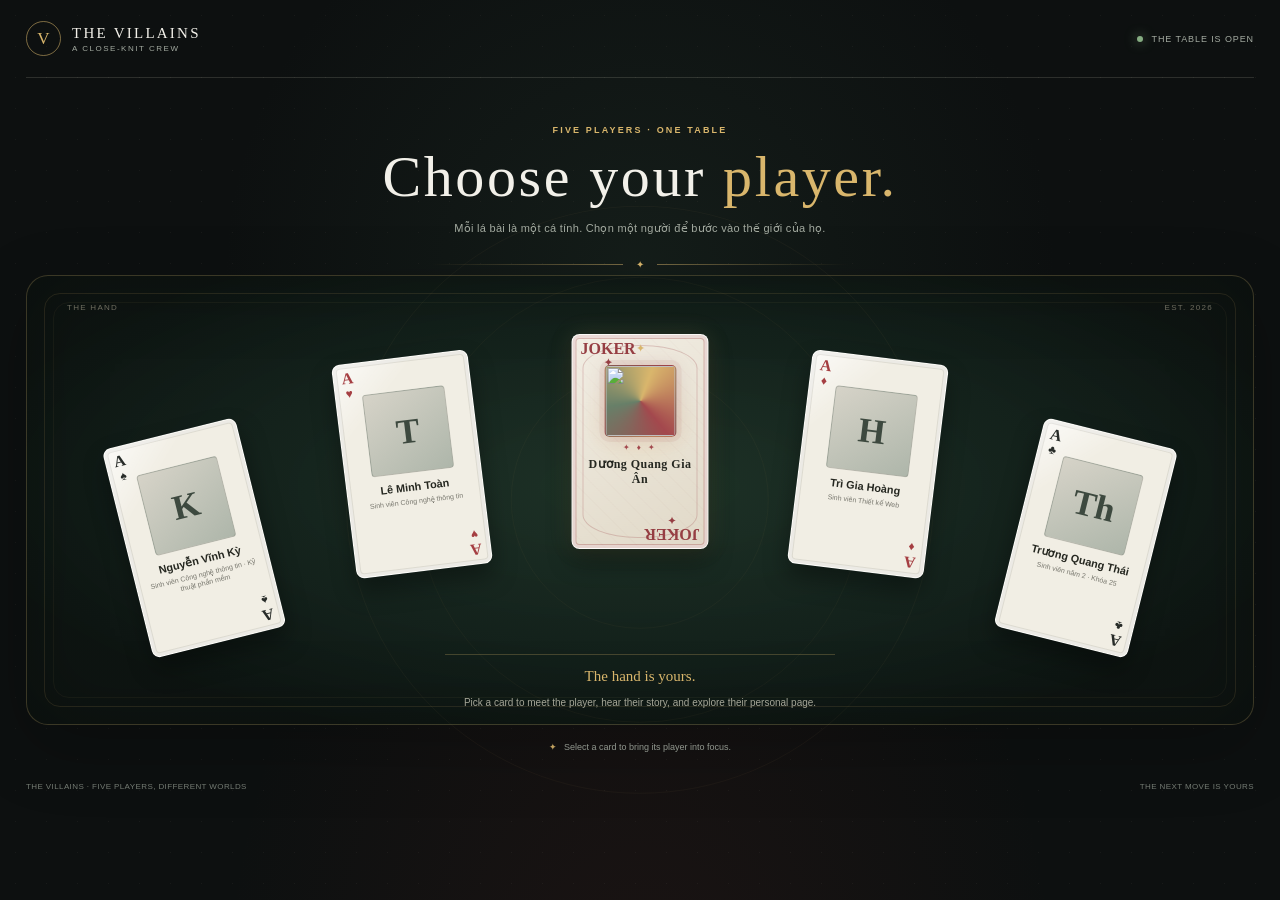
==== index.html @ 27c58f2b "Add files via upload" ====
<!doctype html>
<html lang="vi">
<head>
  <meta charset="utf-8">
  <meta name="viewport" content="width=device-width, initial-scale=1">
  <meta name="theme-color" content="#0d1010">
  <meta name="description" content="The Villains — chọn một lá bài để khám phá thành viên của nhóm.">
  <title>The Villains — Choose Your Player</title>
  <link rel="stylesheet" href="style.css">
</head>
<body>
  <a class="skip-link" href="#main">Đi đến nội dung chính</a>
  <header class="masthead shell">
    <a class="brand" href="#top" aria-label="The Villains - Trang chủ">
      <span class="brand-mark" aria-hidden="true">V</span>
      <span><span class="brand-name">THE VILLAINS</span><span class="brand-caption">A CLOSE-KNIT CREW</span></span>
    </a>
    <div class="table-status"><span class="status-dot" aria-hidden="true"></span>THE TABLE IS OPEN</div>
  </header>

  <main class="shell" id="main">
    <section class="intro" id="top" aria-labelledby="pageTitle">
      <p class="intro-kicker">FIVE PLAYERS · ONE TABLE</p>
      <h1 id="pageTitle">Choose your <span>player.</span></h1>
      <p class="intro-copy">Mỗi lá bài là một cá tính. Chọn một người để bước vào thế giới của họ.</p>
      <div class="table-rule" aria-hidden="true">✦</div>
    </section>

    <section class="table-stage" id="tableStage" aria-label="Bàn bài The Villains">
      <div class="table-etching" aria-hidden="true"></div>
      <div class="arc-caption" aria-hidden="true"><span>THE HAND</span><span>EST. 2026</span></div>
      <div class="card-arc" id="cardArc" aria-label="Chọn một thành viên"></div>
      <aside class="selected-member" id="memberDetail" aria-live="polite" hidden>
        <div class="featured-card-slot" id="featuredCardSlot"></div>
        <div class="member-copy">
          <p class="member-kicker" id="memberKicker"></p>
          <h2 id="memberName"></h2>
          <p class="member-role" id="memberRole"></p>
          <p class="member-description" id="memberDescription"></p>
          <div class="member-tags" id="memberTags"></div>
          <div class="member-actions">
            <button class="action-button primary" id="previewButton" type="button">Preview profile <span aria-hidden="true">↗</span></button>
            <button class="action-button" id="clearSelection" type="button">Back to the hand</button>
          </div>
        </div>
      </aside>
      <div class="empty-detail" id="emptyDetail">
        <strong>The hand is yours.</strong>
        Pick a card to meet the player, hear their story, and explore their personal page.
      </div>
    </section>
    <p class="table-instruction"><span aria-hidden="true">✦</span> Select a card to bring its player into focus.</p>
    <footer class="footer"><span>THE VILLAINS · FIVE PLAYERS, DIFFERENT WORLDS</span><span>THE NEXT MOVE IS YOURS</span></footer>
  </main>

  <dialog class="profile-preview" id="profilePreview" aria-labelledby="previewTitle">
    <div class="preview-header">
      <div class="preview-heading"><span>PLAYER PROFILE</span><strong id="previewTitle"></strong></div>
      <button class="preview-close" id="closePreview" type="button" aria-label="Close profile preview">×</button>
    </div>
    <iframe class="preview-frame" id="previewFrame" title="Member profile preview" loading="eager"></iframe>
    <div class="preview-footer">
      <span class="preview-hint">A preview of their world · press Escape to return</span>
      <a class="action-button primary" id="enterProfile" href="#">Enter profile <span aria-hidden="true">↗</span></a>
    </div>
  </dialog>
  <div class="visually-hidden" id="announcement" role="status" aria-live="polite"></div>

  <script>
    // Keep member details and links together here so the table is easy to update.
    const MEMBERS = [
      {
        id: "ky",
        name: "Nguyễn Vĩnh Kỳ",
        rank: "A",
        suit: "♠",
        color: "black",
        label: "ACE OF SPADES",
        role: "Sinh viên Công nghệ thông tin · Kỹ thuật phần mềm",
        description: "Sinh viên năm hai tại Đại học Bình Dương, quan tâm đến lập trình và phát triển website. Đang xây nền tảng kỹ thuật, tư duy logic và kinh nghiệm thực hành.",
        tags: ["Software", "Web", "Problem solving"],
        image: "html/NguyenVinhKy_25050052/images/anh_ca_nhan.jpg",
        initials: "K",
        page: "html/NguyenVinhKy_25050052/index.html"
      },
      {
        id: "toan",
        name: "Lê Minh Toàn",
        rank: "A",
        suit: "♥",
        color: "red",
        label: "ACE OF HEARTS",
        role: "Sinh viên Công nghệ thông tin",
        description: "Người hướng nội, thích khám phá máy móc và không ngừng học hỏi. Mong muốn trở thành kỹ sư IT, xây dựng những giải pháp công nghệ hữu ích.",
        tags: ["AI", "Robotics", "Technology"],
        image: "html/LeMinhToan/avatar.jpeg",
        initials: "T",
        page: "html/LeMinhToan/LMT.html"
      },
      {
        id: "gia-an",
        name: "Dương Quang Gia Ân",
        rank: "J",
        suit: "✦",
        color: "joker",
        label: "THE JOKER",
        role: "Người học hỏi · Thành viên bí ẩn",
        description: "Luôn tò mò về cách mọi thứ hoạt động, thích thử điều chưa biết và biến những ý tưởng nhỏ thành trải nghiệm thật trên web.",
        tags: ["Curiosity", "Creative web", "Ideas"],
        image: "html/DuongQuangGiaAn/pedro-the-raccoon.gif",
        profileImage: "html/DuongQuangGiaAn/profile.png",
        initials: "Â",
        page: "html/DuongQuangGiaAn/index.html"
      },
      {
        id: "hoang",
        name: "Trì Gia Hoàng",
        rank: "A",
        suit: "♦",
        color: "red",
        label: "ACE OF DIAMONDS",
        role: "Sinh viên Thiết kế Web",
        description: "Sinh viên Công nghệ thông tin tại Đại học Bình Dương. Tự nhận mình vui vẻ, hòa đồng, thích giúp đỡ mọi người và luôn chịu khó.",
        tags: ["Web design", "Friendly", "Helpful"],
        image: "html/TriGiaHoang/anhdaidien.png",
        initials: "H",
        page: "html/TriGiaHoang/full%20b%C3%A0i%20wed.html"
      },
      {
        id: "thai",
        name: "Trương Quang Thái",
        rank: "A",
        suit: "♣",
        color: "black",
        label: "ACE OF CLUBS",
        role: "Sinh viên năm 2 · Khóa 25",
        description: "Đang rèn luyện kiến thức nền tảng, chủ động thực hành và nhìn lại từng sản phẩm để cải thiện. Tin vào cách học: Học – Hỏi – Hiểu – Hành.",
        tags: ["Practice", "Learning", "Growth"],
        image: "html/TruongQuangThai/imges/TQT.jpg",
        initials: "Th",
        page: "html/TruongQuangThai/index.html"
      }
    ];

    const cardArc = document.getElementById("cardArc");
    const tableStage = document.getElementById("tableStage");
    const memberDetail = document.getElementById("memberDetail");
    const featuredCardSlot = document.getElementById("featuredCardSlot");
    const profilePreview = document.getElementById("profilePreview");
    const previewFrame = document.getElementById("previewFrame");
    const reducedMotion = window.matchMedia("(prefers-reduced-motion: reduce)");
    const cardSounds = {
      swap: new Audio("sound/card-swap.mp3"),
      flip: new Audio("sound/card-flip.mp3"),
      joker: new Audio("sound/roblox-explosion-sound.mp3"),
      laugh: new Audio("sound/muhehehe.mp3")
    };
    Object.values(cardSounds).forEach((audio) => { audio.preload = "auto"; });
    let selectedMember = null;
    let jokerTransformTimer = 0;
    let jokerTransformed = false;

    function playCardSound(audio) {
      audio.pause();
      audio.currentTime = 0;
      audio.play().catch((error) => {
        console.warn("Card sound playback was unavailable in this browser.", error);
      });
    }

    function makeCard(member, featured = false) {
      const featuredJoker = featured && member.id === "gia-an";
      const card = document.createElement(featured && !featuredJoker ? "div" : "button");
      card.className = featured ? "playing-card featured-playing-card" : "playing-card";
      if (!featured || featuredJoker) {
        card.type = "button";
        if (!featured) {
          card.dataset.memberId = member.id;
          card.setAttribute("aria-pressed", "false");
          card.setAttribute("aria-label", `${member.label}: ${member.name}, ${member.role}`);
        } else {
          card.setAttribute("aria-label", "Play the Joker laugh");
        }
      } else {
        card.setAttribute("aria-hidden", "true");
      }
      const face = document.createElement("span");
      face.className = `card-face ${member.color === "joker" ? "is-joker" : `is-${member.color}`}`;

      if (member.color === "joker") {
        const topCorner = document.createElement("span");
        topCorner.className = "joker-corner";
        const topRank = document.createElement("span");
        topRank.textContent = "JOKER";
        const topSuit = document.createElement("small");
        topSuit.textContent = "✦";
        topCorner.append(topRank, topSuit);
        const bottomCorner = document.createElement("span");
        bottomCorner.className = "joker-corner joker-corner-bottom";
        const bottomRank = document.createElement("span");
        bottomRank.textContent = "JOKER";
        const bottomSuit = document.createElement("small");
        bottomSuit.textContent = "✦";
        bottomCorner.append(bottomRank, bottomSuit);
        const crown = document.createElement("span");
        crown.className = "joker-crown";
        crown.textContent = "✦";
        const emblem = document.createElement("span");
        emblem.className = "joker-emblem";
        const image = document.createElement("img");
        image.src = jokerTransformed ? member.profileImage : member.image;
        image.alt = "";
        emblem.append(image);
        const flourish = document.createElement("span");
        flourish.className = "joker-flourish";
        flourish.setAttribute("aria-hidden", "true");
        flourish.textContent = "✦  ♦  ✦";
        const name = document.createElement("span");
        name.className = "joker-name";
        name.textContent = member.name;
        face.append(topCorner, bottomCorner, crown, emblem, flourish, name);
      } else {
        const topCorner = document.createElement("span");
        topCorner.className = "card-corner";
        const topRank = document.createElement("span");
        topRank.textContent = member.rank;
        const topSuit = document.createElement("small");
        topSuit.textContent = member.suit;
        topCorner.append(topRank, topSuit);
        const portrait = document.createElement("span");
        portrait.className = "card-portrait";
        if (member.image) {
          const image = document.createElement("img");
          image.src = member.image;
          image.alt = "";
          image.loading = "lazy";
          image.addEventListener("error", () => {
            const initial = document.createElement("span");
            initial.className = "portrait-initial";
            initial.textContent = member.initials;
            portrait.replaceChildren(initial);
          }, { once: true });
          portrait.append(image);
        } else {
          const initial = document.createElement("span");
          initial.className = "portrait-initial";
          initial.textContent = member.initials;
          portrait.append(initial);
        }
        const name = document.createElement("span");
        name.className = "card-name";
        name.textContent = member.name;
        const role = document.createElement("span");
        role.className = "card-role";
        role.textContent = member.role;
        const bottomCorner = document.createElement("span");
        bottomCorner.className = "card-corner card-corner-bottom";
        const bottomRank = document.createElement("span");
        bottomRank.textContent = member.rank;
        const bottomSuit = document.createElement("small");
        bottomSuit.textContent = member.suit;
        bottomCorner.append(bottomRank, bottomSuit);
        face.append(topCorner, portrait, name, role, bottomCorner);
      }
      card.append(face);
      return card;
    }

    function selectMember(member) {
      const source = cardArc.querySelector(`[data-member-id="${member.id}"]`);
      if (!source) return;
      playCardSound(cardSounds.flip);
      cardArc.querySelectorAll(".playing-card").forEach((card) => {
        const isSelected = card === source;
        card.classList.toggle("is-selected", isSelected);
        card.setAttribute("aria-pressed", String(isSelected));
      });
      selectedMember = member;
      tableStage.classList.add("has-selection");
      memberDetail.classList.remove("is-leaving");
      memberDetail.hidden = false;
      document.getElementById("memberKicker").textContent = member.label;
      document.getElementById("memberName").textContent = member.name;
      document.getElementById("memberRole").textContent = member.role;
      document.getElementById("memberDescription").textContent = member.description;
      document.getElementById("memberTags").replaceChildren(...member.tags.map((tag) => {
        const chip = document.createElement("span");
        chip.textContent = tag;
        return chip;
      }));
      const previewButton = document.getElementById("previewButton");
      previewButton.querySelector("span").textContent = "↗";
      previewButton.firstChild.textContent = "Preview profile ";
      document.getElementById("announcement").textContent = `${member.name} selected. ${member.description}`;

      const featured = makeCard(member, true);
      featuredCardSlot.replaceChildren(featured);
      if (member.id === "gia-an") {
        featured.addEventListener("click", () => playCardSound(cardSounds.laugh));
      }
      if (member.id === "gia-an" && !jokerTransformed) triggerJokerSupernova(featured, source, member);
    }

    function triggerJokerSupernova(featuredCard, sourceCard, member) {
      window.clearTimeout(jokerTransformTimer);
      const emblem = featuredCard.querySelector(".joker-emblem");
      emblem.classList.add("is-exploding");
      playCardSound(cardSounds.joker);
      jokerTransformTimer = window.setTimeout(() => {
        jokerTransformed = true;
        [sourceCard, featuredCard].forEach((card) => {
          const emblem = card.querySelector(".joker-emblem");
          const image = emblem.querySelector("img");
          if (image) {
            image.src = member.profileImage;
          }
        });
        emblem.classList.remove("is-exploding");
      }, 480);
    }

    function clearSelection() {
      if (!selectedMember) return;
      playCardSound(cardSounds.flip);
      selectedMember = null;
      tableStage.classList.remove("has-selection");
      memberDetail.classList.add("is-leaving");
      memberDetail.addEventListener("animationend", (event) => {
        if (event.animationName === "fade-panel-out" && memberDetail.classList.contains("is-leaving")) {
          memberDetail.hidden = true;
          memberDetail.classList.remove("is-leaving");
        }
      }, { once: true });
      featuredCardSlot.replaceChildren();
      cardArc.querySelectorAll(".playing-card").forEach((card) => {
        card.classList.remove("is-selected");
        card.setAttribute("aria-pressed", "false");
      });
      document.getElementById("announcement").textContent = "Selection cleared. Choose a card.";
    }

    MEMBERS.forEach((member) => cardArc.append(makeCard(member)));
    cardArc.addEventListener("click", (event) => {
      const button = event.target.closest(".playing-card[data-member-id]");
      if (!button) return;
      const member = MEMBERS.find((candidate) => candidate.id === button.dataset.memberId);
      if (member) selectMember(member);
    });
    cardArc.addEventListener("pointerover", (event) => {
      const card = event.target.closest(".playing-card[data-member-id]");
      if (card && !card.contains(event.relatedTarget)) playCardSound(cardSounds.swap);
    });
    document.getElementById("clearSelection").addEventListener("click", clearSelection);

    document.getElementById("previewButton").addEventListener("click", () => {
      if (!selectedMember) return;
      document.getElementById("previewTitle").textContent = selectedMember.name;
      document.getElementById("enterProfile").href = selectedMember.page;
      previewFrame.title = `${selectedMember.name} — profile preview`;
      previewFrame.src = selectedMember.page;
      profilePreview.classList.remove("is-leaving");
      profilePreview.showModal();
      document.getElementById("closePreview").focus({ preventScroll: true });
    });
    function closePreview() {
      if (!profilePreview.open) return;
      profilePreview.close();
    }
    document.addEventListener("keydown", (event) => {
      if (event.key === "Escape" && profilePreview.open) {
        event.preventDefault();
        closePreview();
      }
    });
    profilePreview.addEventListener("close", () => {
      previewFrame.removeAttribute("src");
      profilePreview.classList.remove("is-leaving");
    });
    profilePreview.addEventListener("cancel", () => {
      previewFrame.removeAttribute("src");
      profilePreview.classList.remove("is-leaving");
    });
    document.getElementById("closePreview").addEventListener("click", closePreview);
    profilePreview.addEventListener("click", (event) => {
      if (event.target === profilePreview) closePreview();
    });
    document.getElementById("enterProfile").addEventListener("click", (event) => {
      if (!selectedMember) return;
      event.preventDefault();
      const targetPage = selectedMember.page;
      profilePreview.classList.add("is-leaving");
      window.setTimeout(() => { window.location.href = targetPage; }, reducedMotion.matches ? 0 : 420);
    });
  </script>
</body>
</html>
---- style.css ----
:root {
      color-scheme: dark;
      --bg: #0d1010;
      --felt: #111b18;
      --felt-light: #17231e;
      --panel: rgba(18, 24, 22, .94);
      --paper: #f1eee4;
      --ink: #171714;
      --text: #f2f0e9;
      --muted: #a3aaa0;
      --line: rgba(229, 226, 207, .15);
      --gold: #d9b66c;
      --red: #a63f41;
      --green: #76947b;
      --page-width: 1280px;
      font-family: "Segoe UI", Arial, sans-serif;
      scroll-behavior: smooth;
    }
    * { box-sizing: border-box; }
    body {
      min-width: 320px;
      min-height: 100vh;
      margin: 0;
      overflow-x: hidden;
      background:
        radial-gradient(ellipse at 50% 30%, rgba(45, 73, 57, .23), transparent 46%),
        radial-gradient(ellipse at 50% 120%, rgba(134, 46, 40, .12), transparent 47%),
        var(--bg);
      color: var(--text);
    }
    body::before {
      position: fixed;
      z-index: -1;
      inset: 0;
      background-image: radial-gradient(rgba(234,225,195,.45) .65px, transparent .65px);
      background-size: 31px 31px;
      opacity: .11;
      pointer-events: none;
      content: "";
    }
    button, a { font: inherit; -webkit-tap-highlight-color: transparent; }
    a { color: inherit; text-decoration: none; }
    ::selection { background: rgba(217,182,108,.35); }
    :focus-visible { outline: 2px solid var(--gold); outline-offset: 4px; }
    .skip-link {
      position: fixed;
      z-index: 1000;
      top: 10px;
      left: 10px;
      padding: 9px 14px;
      transform: translateY(-150%);
      border-radius: 6px;
      background: var(--paper);
      color: var(--ink);
    }
    .skip-link:focus { transform: translateY(0); }
    .shell { width: min(var(--page-width), calc(100% - 52px)); margin: 0 auto; }
    .masthead {
      display: flex;
      min-height: 78px;
      align-items: center;
      justify-content: space-between;
      border-bottom: 1px solid var(--line);
    }
    .brand { display: flex; align-items: center; gap: 11px; }
    .brand-mark {
      display: grid;
      width: 35px;
      height: 35px;
      place-items: center;
      border: 1px solid rgba(217,182,108,.55);
      border-radius: 50%;
      color: var(--gold);
      font-family: Georgia, serif;
      font-size: 17px;
    }
    .brand-name { font-family: Georgia, "Times New Roman", serif; font-size: 15px; letter-spacing: .15em; }
    .brand-caption { display: block; margin-top: 2px; color: var(--muted); font-size: 8px; letter-spacing: .19em; }
    .table-status { display: flex; align-items: center; gap: 9px; color: var(--muted); font-size: 9px; letter-spacing: .1em; }
    .status-dot { width: 6px; height: 6px; border-radius: 50%; background: #85ad82; box-shadow: 0 0 12px rgba(133,173,130,.75); }
    main { padding: 47px 0 28px; }
    .intro { text-align: center; }
    .intro-kicker { margin: 0 0 9px; color: var(--gold); font-size: 9px; font-weight: 700; letter-spacing: .24em; }
    .intro h1 { margin: 0; font-family: Georgia, "Times New Roman", serif; font-size: clamp(35px, 5.1vw, 58px); font-weight: 400; letter-spacing: .045em; line-height: 1.13; }
    .intro h1 span { color: var(--gold); }
    .intro-copy { margin: 12px auto 0; color: var(--muted); font-size: 11px; letter-spacing: .025em; }
    .table-rule { display: flex; align-items: center; gap: 13px; width: min(420px, 80%); margin: 24px auto 0; color: var(--gold); font-size: 10px; }
    .table-rule::before, .table-rule::after { height: 1px; flex: 1; background: linear-gradient(90deg, transparent, rgba(217,182,108,.5)); content: ""; }
    .table-rule::after { transform: rotate(180deg); }
    .table-stage {
      position: relative;
      min-height: 450px;
      margin-top: 5px;
      overflow: visible;
      border: 1px solid rgba(217,182,108,.22);
      border-radius: 22px;
      background:
        radial-gradient(ellipse at 50% 47%, rgba(42,72,53,.53), rgba(20,35,28,.72) 49%, rgba(13,20,17,.91) 78%),
        var(--felt);
      box-shadow: inset 0 0 80px rgba(0,0,0,.27), 0 22px 70px rgba(0,0,0,.22);
    }
    .table-stage::before, .table-stage::after {
      position: absolute;
      inset: 17px;
      border: 1px solid rgba(217,182,108,.12);
      border-radius: 16px;
      pointer-events: none;
      content: "";
    }
    .table-stage::after { inset: 26px; border-color: rgba(217,182,108,.055); }
    .table-etching {
      position: absolute;
      top: 50%;
      left: 50%;
      width: 48%;
      aspect-ratio: 1;
      border: 1px solid rgba(217,182,108,.045);
      border-radius: 50%;
      transform: translate(-50%, -50%);
      pointer-events: none;
    }
    .table-etching::before, .table-etching::after {
      position: absolute;
      inset: 12%;
      border: 1px solid rgba(217,182,108,.04);
      border-radius: 50%;
      content: "";
    }
    .table-etching::after { inset: 28%; }
    .arc-caption {
      position: absolute;
      z-index: 1;
      top: 27px;
      right: 40px;
      left: 40px;
      display: flex;
      justify-content: space-between;
      color: rgba(219,211,184,.47);
      font-size: 8px;
      letter-spacing: .16em;
      pointer-events: none;
    }
    .card-arc {
      position: absolute;
      inset: 0 auto 0 50%;
      width: min(92%, 1040px);
      transform: translateX(-50%);
      z-index: 2;
    }
    .playing-card {
      position: absolute;
      top: var(--card-top, 34%);
      left: var(--card-center, 50%);
      display: block;
      width: clamp(104px, 11vw, 137px);
      height: clamp(169px, 18vw, 215px);
      padding: 0;
      transform: translateX(-50%) rotate(var(--card-rotate, 0deg));
      transform-origin: 50% 88%;
      border: 0;
      border-radius: 8px;
      background: transparent;
      box-shadow: 0 13px 23px rgba(0,0,0,.34);
      cursor: pointer;
      transition: transform .38s cubic-bezier(.2,.8,.2,1), filter .3s ease, opacity .3s ease;
      animation: deal-in .7s both;
    }
    .playing-card:nth-child(1) { --card-center: 9%; --card-top: 34%; --card-rotate: -14deg; animation-delay: .08s; }
    .playing-card:nth-child(2) { --card-center: 29%; --card-top: 18%; --card-rotate: -7deg; animation-delay: .16s; }
    .playing-card:nth-child(3) { --card-center: 50%; --card-top: 13%; --card-rotate: 0deg; animation-delay: .24s; }
    .playing-card:nth-child(4) { --card-center: 71%; --card-top: 18%; --card-rotate: 7deg; animation-delay: .32s; }
    .playing-card:nth-child(5) { --card-center: 91%; --card-top: 34%; --card-rotate: 14deg; animation-delay: .4s; }
    @keyframes deal-in {
      from { opacity: 0; translate: 0 35px; }
      to { opacity: 1; translate: 0 0; }
    }
    .playing-card:hover, .playing-card:focus-visible {
      z-index: 8;
      transform: translate(-50%, -18px) rotate(0deg) scale(1.055);
      filter: brightness(1.05);
    }
    .playing-card.is-selected {
      z-index: 9;
      transform: translate(-50%, -35px) rotate(0deg) scale(1.09);
      filter: drop-shadow(0 0 18px rgba(217,182,108,.52));
    }
    .card-face {
      position: relative;
      display: flex;
      width: 100%;
      height: 100%;
      flex-direction: column;
      align-items: center;
      overflow: hidden;
      padding: 10px 9px 9px;
      border: 1px solid rgba(255,255,255,.72);
      border-radius: 8px;
      background:
        linear-gradient(135deg, rgba(255,255,255,.72), transparent 24%),
        var(--paper);
      color: var(--ink);
      box-shadow: inset 0 0 0 3px rgba(255,255,255,.42), inset 0 0 0 4px rgba(22,25,21,.09);
      text-align: center;
    }
    .card-corner {
      position: absolute;
      top: 7px;
      left: 8px;
      display: grid;
      justify-items: center;
      font-family: Georgia, serif;
      font-size: 16px;
      font-weight: 700;
      line-height: .88;
    }
    .card-corner small { margin-top: 3px; font-size: 12px; }
    .card-corner-bottom { top: auto; right: 8px; bottom: 7px; left: auto; transform: rotate(180deg); }
    .card-face.is-red { color: #a53e42; }
    .card-face.is-black { color: #272b28; }
    .card-portrait {
      display: grid;
      width: 71%;
      aspect-ratio: 1;
      flex: 0 0 auto;
      align-content: center;
      justify-items: center;
      margin: 22px 0 7px;
      overflow: hidden;
      border: 1px solid rgba(33,36,30,.14);
      border-radius: 4px;
      background: linear-gradient(145deg, #d6d3c8, #aeb6aa);
      color: #3d493f;
    }
    .card-portrait img { width: 100%; height: 100%; object-fit: cover; }
    .portrait-initial { font-family: Georgia, serif; font-size: 35px; font-weight: 700; }
    .card-name { max-width: 100%; margin: 0 0 3px; color: #252720; font-size: clamp(9px, .85vw, 11px); font-weight: 750; line-height: 1.3; }
    .card-role { margin: 0; color: #77766d; font-size: 7px; line-height: 1.3; }
    .card-face.is-joker {
      isolation: isolate;
      border-color: rgba(255,255,255,.8);
      background:
        repeating-linear-gradient(45deg, transparent 0 11px, rgba(150,62,67,.035) 11px 12px),
        radial-gradient(circle at 50% 40%, rgba(236,208,151,.25), transparent 41%),
        linear-gradient(150deg, #f2eee4, #e0d8c7);
      box-shadow: inset 0 0 0 3px rgba(255,255,255,.5), inset 0 0 0 4px rgba(154,54,57,.3), 0 0 23px rgba(217,182,108,.13);
      color: #963e43;
    }
    .card-face.is-joker::before {
      position: absolute;
      z-index: -1;
      inset: 10px;
      border: 1px solid rgba(150,62,67,.24);
      border-radius: 48% / 12%;
      pointer-events: none;
      content: "";
    }
    .joker-corner {
      position: absolute;
      z-index: 1;
      top: 7px;
      left: 8px;
      display: grid;
      justify-items: center;
      color: #963e43;
      font-family: Georgia, serif;
      font-size: 16px;
      font-weight: 700;
      line-height: .88;
    }
    .joker-corner small { margin-top: 3px; font-family: Arial, sans-serif; font-size: 10px; }
    .joker-corner-bottom { top: auto; right: 8px; bottom: 7px; left: auto; transform: rotate(180deg); }
    .joker-emblem {
      position: relative;
      display: grid;
      width: 72px;
      height: 72px;
      aspect-ratio: 1;
      flex: 0 0 auto;
      place-items: center;
      margin: 20px 0 11px;
      overflow: hidden;
      border: 1px solid rgba(150,62,67,.45);
      border-radius: 5px;
      background: conic-gradient(from 20deg, #d9b66c, #a3484d, #677f68, #d9b66c);
      box-shadow: 0 0 0 5px rgba(150,62,67,.08), 0 0 20px rgba(150,62,67,.16);
      color: #f4ede0;
      font-family: Georgia, serif;
      font-size: 35px;
      font-weight: 700;
      transition: transform .3s ease, box-shadow .3s ease;
    }
    .joker-emblem img {
      position: absolute;
      inset: 0;
      width: 100%;
      height: 100%;
      border-radius: 3px;
      object-fit: cover;
      transition: filter .25s ease;
    }
    .playing-card[data-member-id="gia-an"]:hover .joker-emblem {
      animation: pedro-pulse .75s ease-in-out infinite alternate;
    }
    @keyframes pedro-pulse {
      from { transform: scale(1); box-shadow: 0 0 0 5px rgba(150,62,67,.08), 0 0 20px rgba(150,62,67,.16); }
      to { transform: scale(1.1); box-shadow: 0 0 0 8px rgba(217,182,108,.19), 0 0 28px rgba(217,76,69,.5); }
    }
    .joker-emblem.is-exploding img { animation: pedro-burst .58s ease-in forwards; }
    .joker-emblem.is-exploding::after {
      position: absolute;
      z-index: 2;
      inset: -25%;
      border-radius: 50%;
      background: radial-gradient(circle, rgba(255,249,214,.96) 0 12%, rgba(255,174,92,.8) 22%, rgba(220,62,65,.48) 42%, transparent 72%);
      content: "";
      pointer-events: none;
      animation: supernova-flash .58s ease-out forwards;
    }
    .joker-flourish { margin: -5px 0 5px; color: #a3484d; font-size: 8px; letter-spacing: .28em; }
    @keyframes pedro-burst {
      0%, 24% { transform: scale(1); opacity: 1; filter: brightness(1); }
      100% { transform: scale(1.8); opacity: 0; filter: brightness(2.2); }
    }
    @keyframes supernova-flash {
      0% { transform: scale(.15); opacity: 0; }
      24% { transform: scale(.65); opacity: 1; }
      100% { transform: scale(1.65); opacity: 0; }
    }
    .joker-name { margin-bottom: auto; color: #252720; font-family: Georgia, serif; font-size: 12px; font-weight: 700; letter-spacing: .04em; }
    .joker-crown { position: absolute; top: 7px; left: 50%; color: var(--gold); font-size: 11px; transform: translateX(-50%); }
    .selected-member {
      position: absolute;
      z-index: 3;
      top: 42px;
      left: 50%;
      display: grid;
      width: min(570px, calc(100% - 40px));
      grid-template-columns: minmax(0, 1fr);
      justify-items: center;
      gap: 8px;
      margin: 0;
      padding: 12px 22px 16px;
      transform: translateX(-50%);
      border: 1px solid rgba(217,182,108,.34);
      border-radius: 14px;
      background: linear-gradient(145deg, rgba(22,32,26,.97), rgba(17,22,20,.97));
      box-shadow: 0 16px 45px rgba(0,0,0,.27), inset 0 0 30px rgba(217,182,108,.035);
      animation: fade-panel-in .25s ease both;
    }
    .selected-member[hidden] { display: none; }
    .selected-member.is-leaving { animation: fade-panel-out .2s ease both; }
    @keyframes fade-panel-in { from { opacity: 0; } to { opacity: 1; } }
    @keyframes fade-panel-out { from { opacity: 1; } to { opacity: 0; } }
    .featured-card-slot { display: grid; width: 100%; min-height: 170px; place-items: center; perspective: 800px; }
    .featured-card-slot .playing-card {
      position: relative;
      top: auto;
      left: auto;
      width: 116px;
      height: 181px;
      justify-self: center;
      transform: rotate(0deg);
      animation: featured-fade-in .25s ease both;
    }
    .featured-card-slot .card-name { font-size: 10px; }
    .featured-card-slot .joker-emblem { width: 58px; height: 58px; margin-top: 18px; font-size: 29px; }
    @keyframes featured-fade-in { from { opacity: 0; } to { opacity: 1; } }
    .member-copy { min-width: 0; text-align: center; }
    .member-kicker { margin: 0 0 5px; color: var(--gold); font-size: 8px; font-weight: 750; letter-spacing: .16em; }
    .member-copy h2 { margin: 0; font-family: Georgia, serif; font-size: clamp(20px, 2vw, 26px); font-weight: 400; line-height: 1.2; }
    .member-role { margin: 6px 0 9px; color: #c8b991; font-size: 9px; }
    .member-description { max-width: 460px; margin: 0 auto; color: #c0c4bb; font-size: 10px; line-height: 1.7; }
    .member-tags { display: flex; flex-wrap: wrap; justify-content: center; gap: 5px; margin-top: 10px; }
    .member-tags span { padding: 3px 7px; border: 1px solid rgba(217,182,108,.23); border-radius: 999px; color: #d3c9ad; font-size: 8px; }
    .member-actions { display: flex; flex-wrap: wrap; justify-content: center; gap: 7px; margin-top: 12px; }
    .action-button {
      display: inline-flex;
      min-height: 31px;
      align-items: center;
      justify-content: center;
      gap: 7px;
      padding: 6px 10px;
      border: 1px solid rgba(217,182,108,.45);
      border-radius: 6px;
      background: transparent;
      color: #eee8d8;
      cursor: pointer;
      font-size: 9px;
      transition: background .2s ease, color .2s ease, transform .2s ease;
    }
    .action-button:hover { transform: translateY(-1px); background: rgba(217,182,108,.1); }
    .action-button.primary { background: var(--gold); color: #191a16; font-weight: 750; }
    .action-button.primary:hover { background: #e9cb88; }
    .empty-detail {
      position: absolute;
      right: 29px;
      bottom: 26px;
      z-index: 1;
      width: min(300px, 34%);
      padding: 16px 18px;
      border-left: 1px solid rgba(217,182,108,.44);
      color: rgba(223,220,203,.72);
      font-size: 10px;
      line-height: 1.7;
      transition: opacity .2s ease;
    }
    @media (min-width: 1001px) {
      .empty-detail {
        right: auto;
        bottom: 13px;
        left: 50%;
        width: min(390px, 58%);
        padding: 9px 12px 0;
        transform: translateX(-50%);
        border-top: 1px solid rgba(217,182,108,.25);
        border-left: 0;
        text-align: center;
      }
    }
    .empty-detail strong { display: block; margin-bottom: 4px; color: var(--gold); font-family: Georgia, serif; font-size: 15px; font-weight: 400; }
    .table-stage.has-selection .empty-detail { opacity: 0; pointer-events: none; }
    .table-stage.has-selection { min-height: 660px; }
    .table-stage.has-selection .card-arc {
      inset: auto 0 27px;
      width: auto;
      display: flex;
      height: 174px;
      align-items: center;
      justify-content: center;
      gap: clamp(12px, 3vw, 38px);
      transform: none;
    }
    .table-stage.has-selection .playing-card {
      position: relative;
      top: auto;
      left: auto;
      display: block;
      width: clamp(86px, 9vw, 108px);
      height: clamp(140px, 15vw, 170px);
      flex: 0 1 108px;
      transform: rotate(0deg);
    }
    .table-stage.has-selection .playing-card:not(.is-selected):hover,
    .table-stage.has-selection .playing-card:not(.is-selected):focus-visible {
      z-index: 10;
      transform: translateY(-14px) scale(1.13);
      filter: brightness(1.08) drop-shadow(0 0 12px rgba(217,182,108,.65));
    }
    .table-stage.has-selection .playing-card:not(.is-selected):hover .card-face,
    .table-stage.has-selection .playing-card:not(.is-selected):focus-visible .card-face {
      border-color: rgba(217,182,108,.9);
      box-shadow: inset 0 0 0 3px rgba(255,255,255,.42), inset 0 0 0 5px rgba(217,182,108,.38);
    }
    .table-stage.has-selection .playing-card.is-selected { display: none; }
    .table-instruction { display: flex; justify-content: center; gap: 7px; margin: 17px 0 0; color: var(--muted); font-size: 9px; text-align: center; }
    .table-instruction span { color: var(--gold); }
    .footer { display: flex; justify-content: space-between; gap: 15px; padding: 30px 0 23px; color: #777e76; font-size: 8px; letter-spacing: .05em; }

    .profile-preview {
      position: fixed;
      z-index: 1000;
      inset: 0;
      width: 100%;
      max-width: none;
      height: 100%;
      max-height: none;
      margin: 0;
      padding: 0;
      overflow: hidden;
      border: 0;
      background: #101010;
      color: var(--text);
      opacity: 0;
    }
    .profile-preview[open] { display: grid; grid-template-rows: 51px minmax(0, 1fr) 54px; animation: preview-zoom .48s cubic-bezier(.2,.8,.2,1) both; }
    .profile-preview::backdrop { background: rgba(0,0,0,.92); }
    @keyframes preview-zoom { from { opacity: 0; transform: scale(.86); border-radius: 30px; } to { opacity: 1; transform: scale(1); border-radius: 0; } }
    .preview-header, .preview-footer { position: relative; z-index: 2; display: flex; align-items: center; justify-content: space-between; gap: 14px; padding: 0 18px; background: rgba(13,16,15,.94); }
    .preview-heading { display: flex; align-items: baseline; gap: 9px; min-width: 0; }
    .preview-heading strong { overflow: hidden; font-family: Georgia, serif; font-size: 14px; font-weight: 400; text-overflow: ellipsis; white-space: nowrap; }
    .preview-heading span { color: var(--gold); font-size: 8px; letter-spacing: .12em; }
    .preview-close {
      display: grid;
      width: 31px;
      height: 31px;
      flex: 0 0 auto;
      place-items: center;
      border: 1px solid var(--line);
      border-radius: 50%;
      background: transparent;
      color: var(--text);
      cursor: pointer;
      font-size: 17px;
    }
    .preview-frame { width: 100%; height: 100%; border: 0; background: #fff; }
    .preview-footer { justify-content: flex-end; border-top: 1px solid var(--line); }
    .preview-hint { margin-right: auto; color: var(--muted); font-size: 9px; }
    .profile-preview.is-leaving { animation: preview-exit .45s ease-in both; }
    @keyframes preview-exit { to { opacity: 0; transform: scale(1.08); filter: blur(6px); } }
    .visually-hidden { position: absolute; width: 1px; height: 1px; padding: 0; overflow: hidden; clip: rect(0,0,0,0); white-space: nowrap; border: 0; }
    @media (max-width: 1000px) {
      .shell { width: min(var(--page-width), calc(100% - 34px)); }
      .table-stage { min-height: 640px; }
      .playing-card { width: clamp(102px, 15vw, 132px); height: clamp(166px, 24vw, 207px); }
      .playing-card:nth-child(1) { --card-center: 14%; --card-top: 24%; }
      .playing-card:nth-child(2) { --card-center: 32%; --card-top: 15%; }
      .playing-card:nth-child(3) { --card-center: 50%; --card-top: 11%; }
      .playing-card:nth-child(4) { --card-center: 68%; --card-top: 15%; }
      .playing-card:nth-child(5) { --card-center: 86%; --card-top: 24%; }
      .table-stage.has-selection { min-height: 700px; }
      .selected-member { top: 38px; right: auto; bottom: auto; left: 50%; width: min(570px, calc(100% - 34px)); grid-template-columns: minmax(0, 1fr); min-height: 0; transform: translateX(-50%); }
      .table-stage.has-selection .card-arc { bottom: 24px; height: 160px; gap: clamp(9px, 2vw, 22px); }
      .table-stage.has-selection .playing-card { width: clamp(78px, 11vw, 103px); height: clamp(127px, 18vw, 164px); flex-basis: 103px; }
      .table-stage.has-selection .playing-card.is-selected { display: none; }
      .empty-detail { right: 50%; bottom: 34px; width: min(400px, 80%); transform: translateX(50%); text-align: center; border-left: 0; border-top: 1px solid rgba(217,182,108,.44); }
    }
    @media (max-width: 620px) {
      .shell { width: calc(100% - 24px); }
      .masthead { min-height: 65px; }
      .brand-name { font-size: 13px; }
      .table-status { font-size: 8px; }
      main { padding-top: 33px; }
      .intro h1 { font-size: clamp(34px, 10vw, 47px); }
      .intro-copy { max-width: 310px; line-height: 1.6; }
      .table-stage { min-height: 603px; margin-right: -2px; margin-left: -2px; border-radius: 15px; }
      .table-stage.has-selection { min-height: 550px; }
      .table-stage::before { inset: 9px; border-radius: 10px; }
      .table-stage::after { inset: 14px; }
      .arc-caption { top: 19px; right: 22px; left: 22px; font-size: 7px; }
      .card-arc { inset: 18px 0 auto; width: auto; height: 340px; overflow: hidden; transform: none; }
      .playing-card { width: clamp(84px, 23vw, 112px); height: clamp(137px, 38vw, 180px); }
      .playing-card:nth-child(1) { --card-center: 22%; --card-top: 44%; --card-rotate: -16deg; }
      .playing-card:nth-child(2) { --card-center: 36%; --card-top: 20%; --card-rotate: -8deg; }
      .playing-card:nth-child(3) { --card-center: 50%; --card-top: 10%; --card-rotate: 0deg; }
      .playing-card:nth-child(4) { --card-center: 64%; --card-top: 20%; --card-rotate: 8deg; }
      .playing-card:nth-child(5) { --card-center: 78%; --card-top: 44%; --card-rotate: 16deg; }
      .card-face { padding: 7px 5px; border-radius: 6px; }
      .playing-card { border-radius: 6px; }
      .card-corner { top: 5px; left: 5px; font-size: 12px; }
      .card-corner small { font-size: 9px; }
      .joker-corner { top: 5px; left: 5px; font-size: 12px; }
      .joker-corner small { font-size: 9px; }
      .card-corner-bottom { top: auto; right: 5px; bottom: 5px; left: auto; }
      .card-name { font-size: 8px; }
      .card-role { font-size: 6px; }
      .portrait-initial { font-size: 25px; }
      .card-portrait { margin-top: 16px; }
      .joker-emblem { width: 53px; height: 53px; margin: 18px 0 9px; font-size: 27px; }
      .joker-name { font-size: 9px; }
      .joker-label { font-size: 6px; }
      .table-stage.has-selection .card-arc { right: 11px; bottom: 15px; left: 11px; height: 139px; gap: clamp(3px, 1.6vw, 8px); }
      .table-stage.has-selection .playing-card { width: clamp(66px, 18vw, 84px); height: clamp(108px, 29vw, 137px); flex: 0 1 84px; }
      .selected-member { top: 32px; right: auto; bottom: auto; left: 50%; width: calc(100% - 30px); gap: 6px; padding: 9px 12px 13px; transform: translateX(-50%); }
      .featured-card-slot { min-height: 152px; }
      .featured-card-slot .playing-card { width: 91px; height: 145px; }
      .featured-card-slot .card-name { font-size: 9px; }
      .featured-card-slot .card-role { font-size: 7px; }
      .featured-card-slot .joker-emblem { width: 49px; height: 49px; margin-top: 16px; font-size: 25px; }
      .member-copy h2 { font-size: 18px; }
      .member-description { font-size: 9px; line-height: 1.55; }
      .member-role { font-size: 8px; }
      .member-tags { margin-top: 7px; }
      .member-tags span { font-size: 7px; }
      .member-actions { gap: 5px; margin-top: 8px; }
      .action-button { min-height: 29px; padding: 5px 7px; font-size: 8px; }
      .empty-detail { bottom: 50px; }
      .footer { flex-direction: column; padding-top: 22px; }
      .preview-header { padding: 0 11px; }
      .preview-heading { gap: 5px; }
      .preview-heading span { font-size: 7px; }
      .preview-footer { gap: 7px; padding: 0 10px; }
      .preview-hint { font-size: 8px; }
    }
    @media (prefers-reduced-motion: reduce) {
      *, *::before, *::after { scroll-behavior: auto !important; animation-duration: .01ms !important; animation-iteration-count: 1 !important; transition-duration: .01ms !important; }
    }
    @media (orientation: landscape) and (max-height: 600px) {
      .masthead { min-height: 56px; }
      main { padding: 15px 0 16px; }
      .intro-kicker { margin-bottom: 4px; }
      .intro h1 { font-size: clamp(30px, 5vw, 40px); }
      .intro-copy { margin-top: 4px; }
      .table-rule { margin-top: 10px; }
      .table-stage { min-height: 360px; }
      .table-stage.has-selection { min-height: 540px; }
      .selected-member {
        top: 14px;
        width: min(570px, calc(100% - 28px));
        grid-template-columns: minmax(0, 1fr);
        justify-items: center;
        gap: 8px;
        padding: 12px;
      }
      .featured-card-slot { min-height: 0; }
      .featured-card-slot .playing-card { width: 78px; height: 126px; }
      .member-copy { text-align: center; }
      .member-description { margin: 0 auto; }
      .member-tags, .member-actions { justify-content: center; }
      .table-stage.has-selection .card-arc { bottom: 14px; height: 128px; gap: 9px; }
      .table-stage.has-selection .playing-card { width: 72px; height: 117px; flex-basis: 72px; }
    }
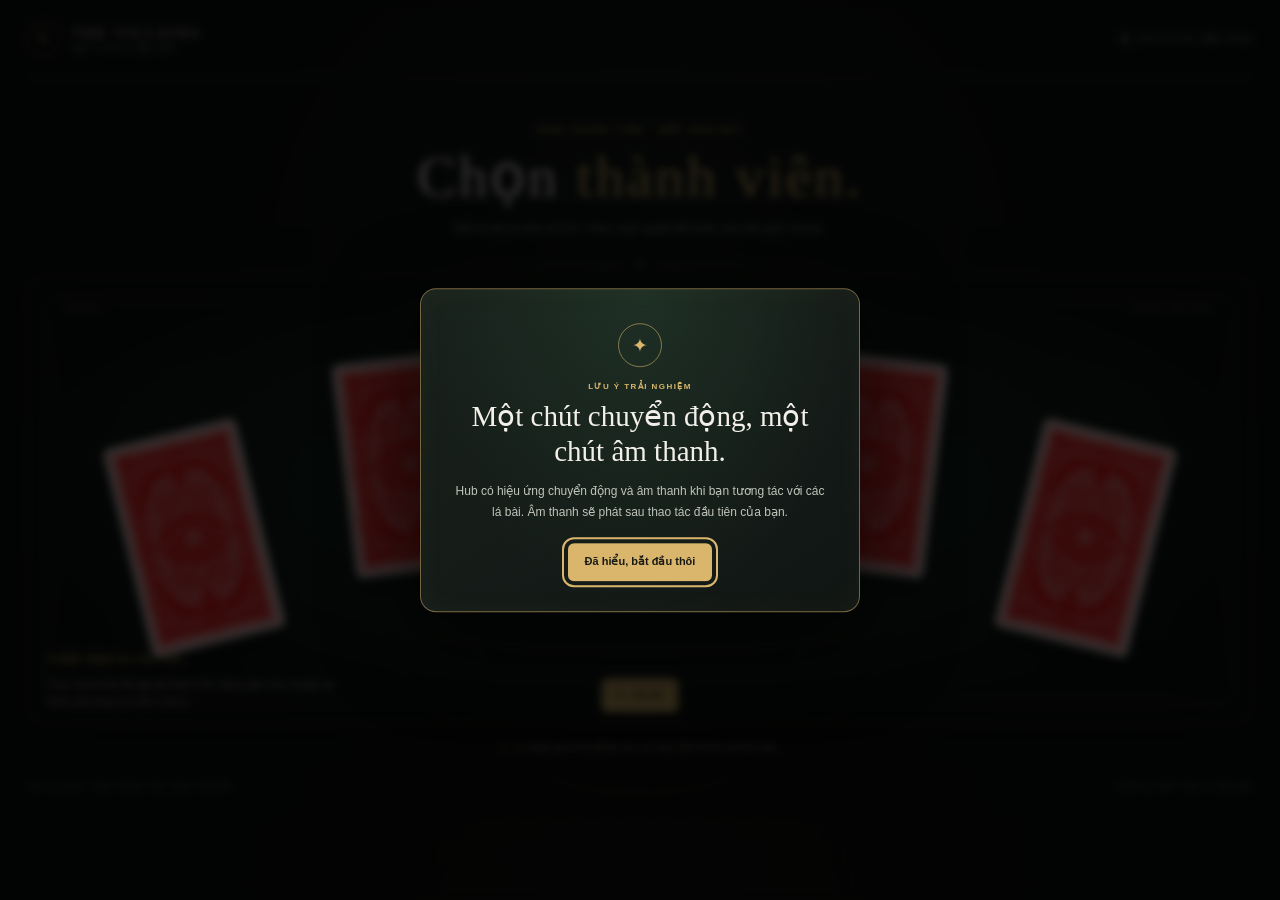
==== commit 3841e757: "Add files via upload" ====
--- a/index.html
+++ b/index.html
@@ -5,31 +5,35 @@
   <meta name="viewport" content="width=device-width, initial-scale=1">
   <meta name="theme-color" content="#0d1010">
   <meta name="description" content="The Villains — chọn một lá bài để khám phá thành viên của nhóm.">
-  <title>The Villains — Choose Your Player</title>
-  <link rel="stylesheet" href="style.css">
+  <title>The Villains — Chọn thành viên</title>
+  <link rel="stylesheet" href="css/hub.css">
 </head>
 <body>
   <a class="skip-link" href="#main">Đi đến nội dung chính</a>
   <header class="masthead shell">
     <a class="brand" href="#top" aria-label="The Villains - Trang chủ">
       <span class="brand-mark" aria-hidden="true">V</span>
-      <span><span class="brand-name">THE VILLAINS</span><span class="brand-caption">A CLOSE-KNIT CREW</span></span>
+      <span><span class="brand-name">THE VILLAINS</span><span class="brand-caption">MỘT NHÓM GẮN KẾT</span></span>
     </a>
-    <div class="table-status"><span class="status-dot" aria-hidden="true"></span>THE TABLE IS OPEN</div>
+    <div class="table-status"><span class="status-dot" aria-hidden="true"></span>BÀN BÀI ĐÃ SẴN SÀNG</div>
   </header>
 
   <main class="shell" id="main">
     <section class="intro" id="top" aria-labelledby="pageTitle">
-      <p class="intro-kicker">FIVE PLAYERS · ONE TABLE</p>
-      <h1 id="pageTitle">Choose your <span>player.</span></h1>
+      <p class="intro-kicker">NĂM THÀNH VIÊN · MỘT BÀN BÀI</p>
+      <h1 id="pageTitle">Chọn <span>thành viên.</span></h1>
       <p class="intro-copy">Mỗi lá bài là một cá tính. Chọn một người để bước vào thế giới của họ.</p>
       <div class="table-rule" aria-hidden="true">✦</div>
     </section>
 
     <section class="table-stage" id="tableStage" aria-label="Bàn bài The Villains">
       <div class="table-etching" aria-hidden="true"></div>
-      <div class="arc-caption" aria-hidden="true"><span>THE HAND</span><span>EST. 2026</span></div>
+      <div class="arc-caption" aria-hidden="true"><span>BỘ BÀI</span><span>THÀNH LẬP 2026</span></div>
       <div class="card-arc" id="cardArc" aria-label="Chọn một thành viên"></div>
+      <button class="action-button primary reshuffle-button" id="reshuffleButton" type="button" aria-label="Xào lại bộ bài">
+        <span aria-hidden="true">↻</span>
+        <span id="reshuffleLabel">Xào lại</span>
+      </button>
       <aside class="selected-member" id="memberDetail" aria-live="polite" hidden>
         <div class="featured-card-slot" id="featuredCardSlot"></div>
         <div class="member-copy">
@@ -39,358 +43,41 @@
           <p class="member-description" id="memberDescription"></p>
           <div class="member-tags" id="memberTags"></div>
           <div class="member-actions">
-            <button class="action-button primary" id="previewButton" type="button">Preview profile <span aria-hidden="true">↗</span></button>
-            <button class="action-button" id="clearSelection" type="button">Back to the hand</button>
+            <button class="action-button primary" id="previewButton" type="button">Xem trước hồ sơ <span aria-hidden="true">↗</span></button>
+            <button class="action-button" id="clearSelection" type="button">Quay lại bộ bài</button>
           </div>
         </div>
       </aside>
       <div class="empty-detail" id="emptyDetail">
-        <strong>The hand is yours.</strong>
-        Pick a card to meet the player, hear their story, and explore their personal page.
+        <strong>Lượt chọn là của bạn.</strong>
+        Chọn một lá bài để gặp gỡ thành viên, lắng nghe câu chuyện và khám phá trang cá nhân của họ.
       </div>
     </section>
-    <p class="table-instruction"><span aria-hidden="true">✦</span> Select a card to bring its player into focus.</p>
-    <footer class="footer"><span>THE VILLAINS · FIVE PLAYERS, DIFFERENT WORLDS</span><span>THE NEXT MOVE IS YOURS</span></footer>
+    <p class="table-instruction"><span aria-hidden="true">✦</span> Di chuột qua lá bài để lật xem, rồi chọn để mở hồ sơ thành viên.</p>
+    <footer class="footer"><span>THE VILLAINS · NĂM THÀNH VIÊN, NĂM THẾ GIỚI</span><span>NƯỚC ĐI TIẾP THEO LÀ CỦA BẠN</span></footer>
   </main>
+
+  <dialog class="experience-notice" id="experienceNotice" aria-labelledby="experienceTitle" aria-describedby="experienceDescription">
+    <div class="experience-mark" aria-hidden="true">✦</div>
+    <p class="experience-kicker">LƯU Ý TRẢI NGHIỆM</p>
+    <h2 id="experienceTitle">Một chút chuyển động, một chút âm thanh.</h2>
+    <p id="experienceDescription">Hub có hiệu ứng chuyển động và âm thanh khi bạn tương tác với các lá bài. Âm thanh sẽ phát sau thao tác đầu tiên của bạn.</p>
+    <button class="action-button primary experience-dismiss" id="dismissExperience" type="button">Đã hiểu, bắt đầu thôi</button>
+  </dialog>
 
   <dialog class="profile-preview" id="profilePreview" aria-labelledby="previewTitle">
     <div class="preview-header">
-      <div class="preview-heading"><span>PLAYER PROFILE</span><strong id="previewTitle"></strong></div>
-      <button class="preview-close" id="closePreview" type="button" aria-label="Close profile preview">×</button>
+      <div class="preview-heading"><span>HỒ SƠ THÀNH VIÊN</span><strong id="previewTitle"></strong></div>
+      <button class="preview-close" id="closePreview" type="button" aria-label="Đóng bản xem trước" title="Đóng bản xem trước">×</button>
     </div>
-    <iframe class="preview-frame" id="previewFrame" title="Member profile preview" loading="eager"></iframe>
+    <iframe class="preview-frame" id="previewFrame" title="Xem trước hồ sơ thành viên" loading="eager"></iframe>
     <div class="preview-footer">
-      <span class="preview-hint">A preview of their world · press Escape to return</span>
-      <a class="action-button primary" id="enterProfile" href="#">Enter profile <span aria-hidden="true">↗</span></a>
+      <span class="preview-hint">Xem trước trang cá nhân · nhấn Esc để quay lại</span>
+      <a class="action-button primary" id="enterProfile" href="#">Mở hồ sơ <span aria-hidden="true">↗</span></a>
     </div>
   </dialog>
   <div class="visually-hidden" id="announcement" role="status" aria-live="polite"></div>
 
-  <script>
-    // Keep member details and links together here so the table is easy to update.
-    const MEMBERS = [
-      {
-        id: "ky",
-        name: "Nguyễn Vĩnh Kỳ",
-        rank: "A",
-        suit: "♠",
-        color: "black",
-        label: "ACE OF SPADES",
-        role: "Sinh viên Công nghệ thông tin · Kỹ thuật phần mềm",
-        description: "Sinh viên năm hai tại Đại học Bình Dương, quan tâm đến lập trình và phát triển website. Đang xây nền tảng kỹ thuật, tư duy logic và kinh nghiệm thực hành.",
-        tags: ["Software", "Web", "Problem solving"],
-        image: "html/NguyenVinhKy_25050052/images/anh_ca_nhan.jpg",
-        initials: "K",
-        page: "html/NguyenVinhKy_25050052/index.html"
-      },
-      {
-        id: "toan",
-        name: "Lê Minh Toàn",
-        rank: "A",
-        suit: "♥",
-        color: "red",
-        label: "ACE OF HEARTS",
-        role: "Sinh viên Công nghệ thông tin",
-        description: "Người hướng nội, thích khám phá máy móc và không ngừng học hỏi. Mong muốn trở thành kỹ sư IT, xây dựng những giải pháp công nghệ hữu ích.",
-        tags: ["AI", "Robotics", "Technology"],
-        image: "html/LeMinhToan/avatar.jpeg",
-        initials: "T",
-        page: "html/LeMinhToan/LMT.html"
-      },
-      {
-        id: "gia-an",
-        name: "Dương Quang Gia Ân",
-        rank: "J",
-        suit: "✦",
-        color: "joker",
-        label: "THE JOKER",
-        role: "Người học hỏi · Thành viên bí ẩn",
-        description: "Luôn tò mò về cách mọi thứ hoạt động, thích thử điều chưa biết và biến những ý tưởng nhỏ thành trải nghiệm thật trên web.",
-        tags: ["Curiosity", "Creative web", "Ideas"],
-        image: "html/DuongQuangGiaAn/pedro-the-raccoon.gif",
-        profileImage: "html/DuongQuangGiaAn/profile.png",
-        initials: "Â",
-        page: "html/DuongQuangGiaAn/index.html"
-      },
-      {
-        id: "hoang",
-        name: "Trì Gia Hoàng",
-        rank: "A",
-        suit: "♦",
-        color: "red",
-        label: "ACE OF DIAMONDS",
-        role: "Sinh viên Thiết kế Web",
-        description: "Sinh viên Công nghệ thông tin tại Đại học Bình Dương. Tự nhận mình vui vẻ, hòa đồng, thích giúp đỡ mọi người và luôn chịu khó.",
-        tags: ["Web design", "Friendly", "Helpful"],
-        image: "html/TriGiaHoang/anhdaidien.png",
-        initials: "H",
-        page: "html/TriGiaHoang/full%20b%C3%A0i%20wed.html"
-      },
-      {
-        id: "thai",
-        name: "Trương Quang Thái",
-        rank: "A",
-        suit: "♣",
-        color: "black",
-        label: "ACE OF CLUBS",
-        role: "Sinh viên năm 2 · Khóa 25",
-        description: "Đang rèn luyện kiến thức nền tảng, chủ động thực hành và nhìn lại từng sản phẩm để cải thiện. Tin vào cách học: Học – Hỏi – Hiểu – Hành.",
-        tags: ["Practice", "Learning", "Growth"],
-        image: "html/TruongQuangThai/imges/TQT.jpg",
-        initials: "Th",
-        page: "html/TruongQuangThai/index.html"
-      }
-    ];
-
-    const cardArc = document.getElementById("cardArc");
-    const tableStage = document.getElementById("tableStage");
-    const memberDetail = document.getElementById("memberDetail");
-    const featuredCardSlot = document.getElementById("featuredCardSlot");
-    const profilePreview = document.getElementById("profilePreview");
-    const previewFrame = document.getElementById("previewFrame");
-    const reducedMotion = window.matchMedia("(prefers-reduced-motion: reduce)");
-    const cardSounds = {
-      swap: new Audio("sound/card-swap.mp3"),
-      flip: new Audio("sound/card-flip.mp3"),
-      joker: new Audio("sound/roblox-explosion-sound.mp3"),
-      laugh: new Audio("sound/muhehehe.mp3")
-    };
-    Object.values(cardSounds).forEach((audio) => { audio.preload = "auto"; });
-    let selectedMember = null;
-    let jokerTransformTimer = 0;
-    let jokerTransformed = false;
-
-    function playCardSound(audio) {
-      audio.pause();
-      audio.currentTime = 0;
-      audio.play().catch((error) => {
-        console.warn("Card sound playback was unavailable in this browser.", error);
-      });
-    }
-
-    function makeCard(member, featured = false) {
-      const featuredJoker = featured && member.id === "gia-an";
-      const card = document.createElement(featured && !featuredJoker ? "div" : "button");
-      card.className = featured ? "playing-card featured-playing-card" : "playing-card";
-      if (!featured || featuredJoker) {
-        card.type = "button";
-        if (!featured) {
-          card.dataset.memberId = member.id;
-          card.setAttribute("aria-pressed", "false");
-          card.setAttribute("aria-label", `${member.label}: ${member.name}, ${member.role}`);
-        } else {
-          card.setAttribute("aria-label", "Play the Joker laugh");
-        }
-      } else {
-        card.setAttribute("aria-hidden", "true");
-      }
-      const face = document.createElement("span");
-      face.className = `card-face ${member.color === "joker" ? "is-joker" : `is-${member.color}`}`;
-
-      if (member.color === "joker") {
-        const topCorner = document.createElement("span");
-        topCorner.className = "joker-corner";
-        const topRank = document.createElement("span");
-        topRank.textContent = "JOKER";
-        const topSuit = document.createElement("small");
-        topSuit.textContent = "✦";
-        topCorner.append(topRank, topSuit);
-        const bottomCorner = document.createElement("span");
-        bottomCorner.className = "joker-corner joker-corner-bottom";
-        const bottomRank = document.createElement("span");
-        bottomRank.textContent = "JOKER";
-        const bottomSuit = document.createElement("small");
-        bottomSuit.textContent = "✦";
-        bottomCorner.append(bottomRank, bottomSuit);
-        const crown = document.createElement("span");
-        crown.className = "joker-crown";
-        crown.textContent = "✦";
-        const emblem = document.createElement("span");
-        emblem.className = "joker-emblem";
-        const image = document.createElement("img");
-        image.src = jokerTransformed ? member.profileImage : member.image;
-        image.alt = "";
-        emblem.append(image);
-        const flourish = document.createElement("span");
-        flourish.className = "joker-flourish";
-        flourish.setAttribute("aria-hidden", "true");
-        flourish.textContent = "✦  ♦  ✦";
-        const name = document.createElement("span");
-        name.className = "joker-name";
-        name.textContent = member.name;
-        face.append(topCorner, bottomCorner, crown, emblem, flourish, name);
-      } else {
-        const topCorner = document.createElement("span");
-        topCorner.className = "card-corner";
-        const topRank = document.createElement("span");
-        topRank.textContent = member.rank;
-        const topSuit = document.createElement("small");
-        topSuit.textContent = member.suit;
-        topCorner.append(topRank, topSuit);
-        const portrait = document.createElement("span");
-        portrait.className = "card-portrait";
-        if (member.image) {
-          const image = document.createElement("img");
-          image.src = member.image;
-          image.alt = "";
-          image.loading = "lazy";
-          image.addEventListener("error", () => {
-            const initial = document.createElement("span");
-            initial.className = "portrait-initial";
-            initial.textContent = member.initials;
-            portrait.replaceChildren(initial);
-          }, { once: true });
-          portrait.append(image);
-        } else {
-          const initial = document.createElement("span");
-          initial.className = "portrait-initial";
-          initial.textContent = member.initials;
-          portrait.append(initial);
-        }
-        const name = document.createElement("span");
-        name.className = "card-name";
-        name.textContent = member.name;
-        const role = document.createElement("span");
-        role.className = "card-role";
-        role.textContent = member.role;
-        const bottomCorner = document.createElement("span");
-        bottomCorner.className = "card-corner card-corner-bottom";
-        const bottomRank = document.createElement("span");
-        bottomRank.textContent = member.rank;
-        const bottomSuit = document.createElement("small");
-        bottomSuit.textContent = member.suit;
-        bottomCorner.append(bottomRank, bottomSuit);
-        face.append(topCorner, portrait, name, role, bottomCorner);
-      }
-      card.append(face);
-      return card;
-    }
-
-    function selectMember(member) {
-      const source = cardArc.querySelector(`[data-member-id="${member.id}"]`);
-      if (!source) return;
-      playCardSound(cardSounds.flip);
-      cardArc.querySelectorAll(".playing-card").forEach((card) => {
-        const isSelected = card === source;
-        card.classList.toggle("is-selected", isSelected);
-        card.setAttribute("aria-pressed", String(isSelected));
-      });
-      selectedMember = member;
-      tableStage.classList.add("has-selection");
-      memberDetail.classList.remove("is-leaving");
-      memberDetail.hidden = false;
-      document.getElementById("memberKicker").textContent = member.label;
-      document.getElementById("memberName").textContent = member.name;
-      document.getElementById("memberRole").textContent = member.role;
-      document.getElementById("memberDescription").textContent = member.description;
-      document.getElementById("memberTags").replaceChildren(...member.tags.map((tag) => {
-        const chip = document.createElement("span");
-        chip.textContent = tag;
-        return chip;
-      }));
-      const previewButton = document.getElementById("previewButton");
-      previewButton.querySelector("span").textContent = "↗";
-      previewButton.firstChild.textContent = "Preview profile ";
-      document.getElementById("announcement").textContent = `${member.name} selected. ${member.description}`;
-
-      const featured = makeCard(member, true);
-      featuredCardSlot.replaceChildren(featured);
-      if (member.id === "gia-an") {
-        featured.addEventListener("click", () => playCardSound(cardSounds.laugh));
-      }
-      if (member.id === "gia-an" && !jokerTransformed) triggerJokerSupernova(featured, source, member);
-    }
-
-    function triggerJokerSupernova(featuredCard, sourceCard, member) {
-      window.clearTimeout(jokerTransformTimer);
-      const emblem = featuredCard.querySelector(".joker-emblem");
-      emblem.classList.add("is-exploding");
-      playCardSound(cardSounds.joker);
-      jokerTransformTimer = window.setTimeout(() => {
-        jokerTransformed = true;
-        [sourceCard, featuredCard].forEach((card) => {
-          const emblem = card.querySelector(".joker-emblem");
-          const image = emblem.querySelector("img");
-          if (image) {
-            image.src = member.profileImage;
-          }
-        });
-        emblem.classList.remove("is-exploding");
-      }, 480);
-    }
-
-    function clearSelection() {
-      if (!selectedMember) return;
-      playCardSound(cardSounds.flip);
-      selectedMember = null;
-      tableStage.classList.remove("has-selection");
-      memberDetail.classList.add("is-leaving");
-      memberDetail.addEventListener("animationend", (event) => {
-        if (event.animationName === "fade-panel-out" && memberDetail.classList.contains("is-leaving")) {
-          memberDetail.hidden = true;
-          memberDetail.classList.remove("is-leaving");
-        }
-      }, { once: true });
-      featuredCardSlot.replaceChildren();
-      cardArc.querySelectorAll(".playing-card").forEach((card) => {
-        card.classList.remove("is-selected");
-        card.setAttribute("aria-pressed", "false");
-      });
-      document.getElementById("announcement").textContent = "Selection cleared. Choose a card.";
-    }
-
-    MEMBERS.forEach((member) => cardArc.append(makeCard(member)));
-    cardArc.addEventListener("click", (event) => {
-      const button = event.target.closest(".playing-card[data-member-id]");
-      if (!button) return;
-      const member = MEMBERS.find((candidate) => candidate.id === button.dataset.memberId);
-      if (member) selectMember(member);
-    });
-    cardArc.addEventListener("pointerover", (event) => {
-      const card = event.target.closest(".playing-card[data-member-id]");
-      if (card && !card.contains(event.relatedTarget)) playCardSound(cardSounds.swap);
-    });
-    document.getElementById("clearSelection").addEventListener("click", clearSelection);
-
-    document.getElementById("previewButton").addEventListener("click", () => {
-      if (!selectedMember) return;
-      document.getElementById("previewTitle").textContent = selectedMember.name;
-      document.getElementById("enterProfile").href = selectedMember.page;
-      previewFrame.title = `${selectedMember.name} — profile preview`;
-      previewFrame.src = selectedMember.page;
-      profilePreview.classList.remove("is-leaving");
-      profilePreview.showModal();
-      document.getElementById("closePreview").focus({ preventScroll: true });
-    });
-    function closePreview() {
-      if (!profilePreview.open) return;
-      profilePreview.close();
-    }
-    document.addEventListener("keydown", (event) => {
-      if (event.key === "Escape" && profilePreview.open) {
-        event.preventDefault();
-        closePreview();
-      }
-    });
-    profilePreview.addEventListener("close", () => {
-      previewFrame.removeAttribute("src");
-      profilePreview.classList.remove("is-leaving");
-    });
-    profilePreview.addEventListener("cancel", () => {
-      previewFrame.removeAttribute("src");
-      profilePreview.classList.remove("is-leaving");
-    });
-    document.getElementById("closePreview").addEventListener("click", closePreview);
-    profilePreview.addEventListener("click", (event) => {
-      if (event.target === profilePreview) closePreview();
-    });
-    document.getElementById("enterProfile").addEventListener("click", (event) => {
-      if (!selectedMember) return;
-      event.preventDefault();
-      const targetPage = selectedMember.page;
-      profilePreview.classList.add("is-leaving");
-      window.setTimeout(() => { window.location.href = targetPage; }, reducedMotion.matches ? 0 : 420);
-    });
-  </script>
+  <script src="js/hub.js" defer></script>
 </body>
 </html>
--- a/css/hub.css
+++ b/css/hub.css
@@ -0,0 +1,680 @@
+:root {
+      color-scheme: dark;
+      --bg: #0d1010;
+      --felt: #111b18;
+      --felt-light: #17231e;
+      --panel: rgba(18, 24, 22, .94);
+      --paper: #f1eee4;
+      --ink: #171714;
+      --text: #f2f0e9;
+      --muted: #a3aaa0;
+      --line: rgba(229, 226, 207, .15);
+      --gold: #d9b66c;
+      --red: #a63f41;
+      --green: #76947b;
+      --page-width: 1280px;
+      font-family: "Segoe UI", Arial, sans-serif;
+      scroll-behavior: smooth;
+    }
+    * { box-sizing: border-box; }
+    body {
+      min-width: 320px;
+      min-height: 100vh;
+      margin: 0;
+      overflow-x: hidden;
+      background:
+        radial-gradient(ellipse at 50% 30%, rgba(45, 73, 57, .23), transparent 46%),
+        radial-gradient(ellipse at 50% 120%, rgba(134, 46, 40, .12), transparent 47%),
+        var(--bg);
+      color: var(--text);
+    }
+    body::before {
+      position: fixed;
+      z-index: -1;
+      inset: 0;
+      background-image: radial-gradient(rgba(234,225,195,.45) .65px, transparent .65px);
+      background-size: 31px 31px;
+      opacity: .11;
+      pointer-events: none;
+      content: "";
+    }
+    button, a { font: inherit; -webkit-tap-highlight-color: transparent; }
+    a { color: inherit; text-decoration: none; }
+    ::selection { background: rgba(217,182,108,.35); }
+    :focus-visible { outline: 2px solid var(--gold); outline-offset: 4px; }
+    .skip-link {
+      position: fixed;
+      z-index: 1000;
+      top: 10px;
+      left: 10px;
+      padding: 9px 14px;
+      transform: translateY(-150%);
+      border-radius: 6px;
+      background: var(--paper);
+      color: var(--ink);
+    }
+    .skip-link:focus { transform: translateY(0); }
+    .shell { width: min(var(--page-width), calc(100% - 52px)); margin: 0 auto; }
+    .masthead {
+      display: flex;
+      min-height: 78px;
+      align-items: center;
+      justify-content: space-between;
+      border-bottom: 1px solid var(--line);
+    }
+    .brand { display: flex; align-items: center; gap: 11px; }
+    .brand-mark {
+      display: grid;
+      width: 35px;
+      height: 35px;
+      place-items: center;
+      border: 1px solid rgba(217,182,108,.55);
+      border-radius: 50%;
+      color: var(--gold);
+      font-family: Georgia, serif;
+      font-size: 17px;
+    }
+    .brand-name { font-family: Georgia, "Times New Roman", serif; font-size: 15px; letter-spacing: .15em; }
+    .brand-caption { display: block; margin-top: 2px; color: var(--muted); font-size: 8px; letter-spacing: .19em; }
+    .table-status { display: flex; align-items: center; gap: 9px; color: var(--muted); font-size: 9px; letter-spacing: .1em; }
+    .status-dot { width: 6px; height: 6px; border-radius: 50%; background: #85ad82; box-shadow: 0 0 12px rgba(133,173,130,.75); }
+    main { padding: 47px 0 28px; }
+    .intro { text-align: center; }
+    .intro-kicker { margin: 0 0 9px; color: var(--gold); font-size: 9px; font-weight: 700; letter-spacing: .24em; }
+    .intro h1 { margin: 0; font-family: Georgia, "Times New Roman", serif; font-size: clamp(35px, 5.1vw, 58px); font-weight: 400; letter-spacing: .045em; line-height: 1.13; }
+    .intro h1 span { color: var(--gold); }
+    .intro-copy { margin: 12px auto 0; color: var(--muted); font-size: 11px; letter-spacing: .025em; }
+    .table-rule { display: flex; align-items: center; gap: 13px; width: min(420px, 80%); margin: 24px auto 0; color: var(--gold); font-size: 10px; }
+    .table-rule::before, .table-rule::after { height: 1px; flex: 1; background: linear-gradient(90deg, transparent, rgba(217,182,108,.5)); content: ""; }
+    .table-rule::after { transform: rotate(180deg); }
+    .table-stage {
+      position: relative;
+      min-height: 450px;
+      margin-top: 5px;
+      overflow: visible;
+      border: 1px solid rgba(217,182,108,.22);
+      border-radius: 22px;
+      background:
+        radial-gradient(ellipse at 50% 47%, rgba(42,72,53,.53), rgba(20,35,28,.72) 49%, rgba(13,20,17,.91) 78%),
+        var(--felt);
+      box-shadow: inset 0 0 80px rgba(0,0,0,.27), 0 22px 70px rgba(0,0,0,.22);
+    }
+    .table-stage::before, .table-stage::after {
+      position: absolute;
+      inset: 17px;
+      border: 1px solid rgba(217,182,108,.12);
+      border-radius: 16px;
+      pointer-events: none;
+      content: "";
+    }
+    .table-stage::after { inset: 26px; border-color: rgba(217,182,108,.055); }
+    .table-etching {
+      position: absolute;
+      top: 50%;
+      left: 50%;
+      width: 48%;
+      aspect-ratio: 1;
+      border: 1px solid rgba(217,182,108,.045);
+      border-radius: 50%;
+      transform: translate(-50%, -50%);
+      pointer-events: none;
+    }
+    .table-etching::before, .table-etching::after {
+      position: absolute;
+      inset: 12%;
+      border: 1px solid rgba(217,182,108,.04);
+      border-radius: 50%;
+      content: "";
+    }
+    .table-etching::after { inset: 28%; }
+    .arc-caption {
+      position: absolute;
+      z-index: 1;
+      top: 27px;
+      right: 40px;
+      left: 40px;
+      display: flex;
+      justify-content: space-between;
+      color: rgba(219,211,184,.47);
+      font-size: 8px;
+      letter-spacing: .16em;
+      pointer-events: none;
+    }
+    .card-arc {
+      position: absolute;
+      inset: 0 auto 0 50%;
+      width: min(92%, 1040px);
+      transform: translateX(-50%);
+      z-index: 2;
+    }
+    .playing-card {
+      position: absolute;
+      top: var(--card-top, 34%);
+      left: var(--card-center, 50%);
+      display: block;
+      width: clamp(104px, 11vw, 137px);
+      height: clamp(169px, 18vw, 215px);
+      padding: 0;
+      perspective: 900px;
+      transform: translateX(-50%) rotate(var(--card-rotate, 0deg));
+      transform-origin: 50% 88%;
+      border: 0;
+      border-radius: 8px;
+      background: transparent;
+      box-shadow: 0 13px 23px rgba(0,0,0,.34);
+      cursor: pointer;
+      transition: transform .38s cubic-bezier(.2,.8,.2,1), filter .3s ease, opacity .3s ease;
+    }
+    .playing-card:nth-child(1) { --card-center: 9%; --card-top: 34%; --card-rotate: -14deg; --deal-delay: 0s; }
+    .playing-card:nth-child(2) { --card-center: 29%; --card-top: 18%; --card-rotate: -7deg; --deal-delay: .12s; }
+    .playing-card:nth-child(3) { --card-center: 50%; --card-top: 13%; --card-rotate: 0deg; --deal-delay: .24s; }
+    .playing-card:nth-child(4) { --card-center: 71%; --card-top: 18%; --card-rotate: 7deg; --deal-delay: .36s; }
+    .playing-card:nth-child(5) { --card-center: 91%; --card-top: 34%; --card-rotate: 14deg; --deal-delay: .48s; }
+    .card-arc.is-shuffling .playing-card { pointer-events: none; }
+    .card-arc.is-dealing .playing-card {
+      animation: deal-in .62s cubic-bezier(.2,.8,.2,1) both;
+      animation-delay: var(--deal-delay);
+    }
+    @keyframes deal-in {
+      from { top: 24%; left: 50%; opacity: .9; transform: translate(-50%, -8px) rotate(0deg) scale(.95); }
+      to { top: var(--card-top); left: var(--card-center); opacity: 1; transform: translateX(-50%) rotate(var(--card-rotate)); }
+    }
+    .playing-card:hover, .playing-card:focus-visible {
+      z-index: 8;
+      transform: translate(-50%, -18px) rotate(0deg) scale(1.055);
+      filter: brightness(1.05);
+    }
+    .card-flipper {
+      position: relative;
+      display: block;
+      width: 100%;
+      height: 100%;
+      transform-style: preserve-3d;
+      transition: transform .62s cubic-bezier(.2,.7,.2,1);
+    }
+    .playing-card:hover .card-flipper,
+    .playing-card:focus-visible .card-flipper,
+    .playing-card.is-face-up .card-flipper {
+      transform: rotateY(180deg);
+    }
+    .card-back, .card-face {
+      position: absolute;
+      inset: 0;
+      display: block;
+      width: 100%;
+      height: 100%;
+      overflow: hidden;
+      border: 1px solid rgba(255,255,255,.72);
+      border-radius: 8px;
+      backface-visibility: hidden;
+      -webkit-backface-visibility: hidden;
+    }
+    .card-back {
+      background: #7d1822 url("../images/card-back.png") center / 100% 100% no-repeat;
+      box-shadow: 0 0 0 3px rgba(255,255,255,.42) inset, 0 0 0 4px rgba(22,25,21,.09) inset;
+    }
+    .card-face { transform: rotateY(180deg); }
+    .playing-card.is-spinning .card-flipper {
+      animation: selected-card-spin .95s cubic-bezier(.2,.75,.25,1) both;
+    }
+    @keyframes selected-card-spin {
+      0% { transform: rotateY(180deg) rotateX(0deg) rotateZ(0deg); }
+      42% { transform: rotateY(900deg) rotateX(13deg) rotateZ(-8deg); }
+      72% { transform: rotateY(1110deg) rotateX(-7deg) rotateZ(4deg); }
+      100% { transform: rotateY(1260deg) rotateX(0deg) rotateZ(0deg); }
+    }
+    .playing-card.is-selected {
+      z-index: 9;
+      transform: translate(-50%, -35px) rotate(0deg) scale(1.09);
+      filter: drop-shadow(0 0 18px rgba(217,182,108,.52));
+    }
+    .card-face {
+      display: flex;
+      flex-direction: column;
+      align-items: center;
+      padding: 10px 9px 9px;
+      background:
+        linear-gradient(135deg, rgba(255,255,255,.72), transparent 24%),
+        var(--paper);
+      color: var(--ink);
+      box-shadow: inset 0 0 0 3px rgba(255,255,255,.42), inset 0 0 0 4px rgba(22,25,21,.09);
+      text-align: center;
+    }
+    .card-corner {
+      position: absolute;
+      top: 7px;
+      left: 8px;
+      display: grid;
+      justify-items: center;
+      font-family: Georgia, serif;
+      font-size: 16px;
+      font-weight: 700;
+      line-height: .88;
+    }
+    .card-corner small { margin-top: 3px; font-size: 12px; }
+    .card-corner-bottom { top: auto; right: 8px; bottom: 7px; left: auto; transform: rotate(180deg); }
+    .card-face.is-red { color: #a53e42; }
+    .card-face.is-black { color: #272b28; }
+    .card-portrait {
+      display: grid;
+      width: 71%;
+      aspect-ratio: 1;
+      flex: 0 0 auto;
+      align-content: center;
+      justify-items: center;
+      margin: 22px 0 7px;
+      overflow: hidden;
+      border: 1px solid rgba(33,36,30,.14);
+      border-radius: 4px;
+      background: linear-gradient(145deg, #d6d3c8, #aeb6aa);
+      color: #3d493f;
+    }
+    .card-portrait img { width: 100%; height: 100%; object-fit: cover; }
+    .portrait-initial { font-family: Georgia, serif; font-size: 35px; font-weight: 700; }
+    .card-name { max-width: 100%; margin: 0 0 3px; color: #252720; font-size: clamp(9px, .85vw, 11px); font-weight: 750; line-height: 1.3; }
+    .card-role { margin: 0; color: #77766d; font-size: 7px; line-height: 1.3; }
+    .card-face.is-joker {
+      isolation: isolate;
+      border-color: rgba(255,255,255,.8);
+      background:
+        repeating-linear-gradient(45deg, transparent 0 11px, rgba(150,62,67,.035) 11px 12px),
+        radial-gradient(circle at 50% 40%, rgba(236,208,151,.25), transparent 41%),
+        linear-gradient(150deg, #f2eee4, #e0d8c7);
+      box-shadow: inset 0 0 0 3px rgba(255,255,255,.5), inset 0 0 0 4px rgba(154,54,57,.3), 0 0 23px rgba(217,182,108,.13);
+      color: #963e43;
+    }
+    .card-face.is-joker::before {
+      position: absolute;
+      z-index: -1;
+      inset: 10px;
+      border: 1px solid rgba(150,62,67,.24);
+      border-radius: 48% / 12%;
+      pointer-events: none;
+      content: "";
+    }
+    .joker-corner {
+      position: absolute;
+      z-index: 1;
+      top: 7px;
+      left: 8px;
+      display: grid;
+      justify-items: center;
+      color: #963e43;
+      font-family: Georgia, serif;
+      font-size: 16px;
+      font-weight: 700;
+      line-height: .88;
+    }
+    .joker-corner small { margin-top: 3px; font-family: Arial, sans-serif; font-size: 10px; }
+    .joker-corner-bottom { top: auto; right: 8px; bottom: 7px; left: auto; transform: rotate(180deg); }
+    .joker-emblem {
+      position: relative;
+      display: grid;
+      width: 72px;
+      height: 72px;
+      aspect-ratio: 1;
+      flex: 0 0 auto;
+      place-items: center;
+      margin: 20px 0 11px;
+      overflow: hidden;
+      border: 1px solid rgba(150,62,67,.45);
+      border-radius: 5px;
+      background: conic-gradient(from 20deg, #d9b66c, #a3484d, #677f68, #d9b66c);
+      box-shadow: 0 0 0 5px rgba(150,62,67,.08), 0 0 20px rgba(150,62,67,.16);
+      color: #f4ede0;
+      font-family: Georgia, serif;
+      font-size: 35px;
+      font-weight: 700;
+      transition: transform .3s ease, box-shadow .3s ease;
+    }
+    .joker-emblem img {
+      position: absolute;
+      inset: 0;
+      width: 100%;
+      height: 100%;
+      border-radius: 3px;
+      object-fit: cover;
+      transition: filter .25s ease;
+    }
+    .playing-card[data-member-id="gia-an"]:hover .joker-emblem {
+      animation: pedro-pulse .75s ease-in-out infinite alternate;
+    }
+    @keyframes pedro-pulse {
+      from { transform: scale(1); box-shadow: 0 0 0 5px rgba(150,62,67,.08), 0 0 20px rgba(150,62,67,.16); }
+      to { transform: scale(1.1); box-shadow: 0 0 0 8px rgba(217,182,108,.19), 0 0 28px rgba(217,76,69,.5); }
+    }
+    .joker-emblem.is-exploding img { animation: pedro-burst .58s ease-in forwards; }
+    .joker-emblem.is-exploding::after {
+      position: absolute;
+      z-index: 2;
+      inset: -25%;
+      border-radius: 50%;
+      background: radial-gradient(circle, rgba(255,249,214,.96) 0 12%, rgba(255,174,92,.8) 22%, rgba(220,62,65,.48) 42%, transparent 72%);
+      content: "";
+      pointer-events: none;
+      animation: supernova-flash .58s ease-out forwards;
+    }
+    .joker-flourish { margin: -5px 0 5px; color: #a3484d; font-size: 8px; letter-spacing: .28em; }
+    @keyframes pedro-burst {
+      0%, 24% { transform: scale(1); opacity: 1; filter: brightness(1); }
+      100% { transform: scale(1.8); opacity: 0; filter: brightness(2.2); }
+    }
+    @keyframes supernova-flash {
+      0% { transform: scale(.15); opacity: 0; }
+      24% { transform: scale(.65); opacity: 1; }
+      100% { transform: scale(1.65); opacity: 0; }
+    }
+    .joker-name { margin-bottom: auto; color: #252720; font-family: Georgia, serif; font-size: 12px; font-weight: 700; letter-spacing: .04em; }
+    .joker-crown { position: absolute; top: 7px; left: 50%; color: var(--gold); font-size: 11px; transform: translateX(-50%); }
+    .selected-member {
+      position: absolute;
+      z-index: 3;
+      top: 42px;
+      left: 50%;
+      display: grid;
+      width: min(570px, calc(100% - 40px));
+      grid-template-columns: minmax(0, 1fr);
+      justify-items: center;
+      gap: 8px;
+      margin: 0;
+      padding: 12px 22px 16px;
+      transform: translateX(-50%);
+      border: 1px solid rgba(217,182,108,.34);
+      border-radius: 14px;
+      background: linear-gradient(145deg, rgba(22,32,26,.97), rgba(17,22,20,.97));
+      box-shadow: 0 16px 45px rgba(0,0,0,.27), inset 0 0 30px rgba(217,182,108,.035);
+      animation: fade-panel-in .25s ease both;
+    }
+    .selected-member[hidden] { display: none; }
+    .selected-member.is-leaving { animation: fade-panel-out .2s ease both; }
+    @keyframes fade-panel-in { from { opacity: 0; } to { opacity: 1; } }
+    @keyframes fade-panel-out { from { opacity: 1; } to { opacity: 0; } }
+    .featured-card-slot { display: grid; width: 100%; min-height: 170px; place-items: center; perspective: 800px; }
+    .featured-card-slot .playing-card {
+      position: relative;
+      top: auto;
+      left: auto;
+      width: 116px;
+      height: 181px;
+      justify-self: center;
+      transform: rotate(0deg);
+      animation: featured-fade-in .25s ease both;
+    }
+    .featured-card-slot .card-name { font-size: 10px; }
+    .featured-card-slot .joker-emblem { width: 58px; height: 58px; margin-top: 18px; font-size: 29px; }
+    @keyframes featured-fade-in { from { opacity: 0; } to { opacity: 1; } }
+    .member-copy { min-width: 0; text-align: center; }
+    .member-kicker { margin: 0 0 5px; color: var(--gold); font-size: 8px; font-weight: 750; letter-spacing: .16em; }
+    .member-copy h2 { margin: 0; font-family: Georgia, serif; font-size: clamp(20px, 2vw, 26px); font-weight: 400; line-height: 1.2; }
+    .member-role { margin: 6px 0 9px; color: #c8b991; font-size: 9px; }
+    .member-description { max-width: 460px; margin: 0 auto; color: #c0c4bb; font-size: 10px; line-height: 1.7; }
+    .member-tags { display: flex; flex-wrap: wrap; justify-content: center; gap: 5px; margin-top: 10px; }
+    .member-tags span { padding: 3px 7px; border: 1px solid rgba(217,182,108,.23); border-radius: 999px; color: #d3c9ad; font-size: 8px; }
+    .member-actions { display: flex; flex-wrap: wrap; justify-content: center; gap: 7px; margin-top: 12px; }
+    .action-button {
+      display: inline-flex;
+      min-height: 31px;
+      align-items: center;
+      justify-content: center;
+      gap: 7px;
+      padding: 6px 10px;
+      border: 1px solid rgba(217,182,108,.45);
+      border-radius: 6px;
+      background: transparent;
+      color: #eee8d8;
+      cursor: pointer;
+      font-size: 9px;
+      transition: background .2s ease, color .2s ease, transform .2s ease;
+    }
+    .action-button:hover { transform: translateY(-1px); background: rgba(217,182,108,.1); }
+    .action-button.primary { background: var(--gold); color: #191a16; font-weight: 750; }
+    .action-button.primary:hover { background: #e9cb88; }
+    .reshuffle-button {
+      position: absolute;
+      z-index: 12;
+      bottom: 12px;
+      left: 50%;
+      display: inline-flex;
+      min-height: 34px;
+      gap: 7px;
+      transform: translateX(-50%);
+      padding: 7px 15px;
+    }
+    .reshuffle-button:hover { transform: translate(-50%, -1px); }
+    .reshuffle-button[hidden] { display: none; }
+    .reshuffle-button:disabled { cursor: wait; opacity: .76; }
+    .empty-detail {
+      position: absolute;
+      right: 29px;
+      bottom: 26px;
+      z-index: 1;
+      width: min(300px, 34%);
+      padding: 16px 18px;
+      border-left: 1px solid rgba(217,182,108,.44);
+      color: rgba(223,220,203,.72);
+      font-size: 10px;
+      line-height: 1.7;
+      transition: opacity .2s ease;
+    }
+    @media (min-width: 1001px) {
+      .empty-detail {
+        right: auto;
+        bottom: 14px;
+        left: 20px;
+        width: min(300px, 28%);
+        padding: 0;
+        border: 0;
+        text-align: left;
+      }
+    }
+    .empty-detail strong { display: block; margin-bottom: 4px; color: var(--gold); font-family: Georgia, serif; font-size: 15px; font-weight: 400; }
+    .table-stage.has-selection .empty-detail,
+    .table-stage.has-selection .reshuffle-button { opacity: 0; pointer-events: none; }
+    .table-stage.has-selection { min-height: 660px; }
+    .table-stage.has-selection .card-arc {
+      inset: auto 0 27px;
+      width: auto;
+      display: flex;
+      height: 174px;
+      align-items: center;
+      justify-content: center;
+      gap: clamp(12px, 3vw, 38px);
+      transform: none;
+    }
+    .table-stage.has-selection .playing-card {
+      position: relative;
+      top: auto;
+      left: auto;
+      display: block;
+      width: clamp(86px, 9vw, 108px);
+      height: clamp(140px, 15vw, 170px);
+      flex: 0 1 108px;
+      transform: rotate(0deg);
+    }
+    .table-stage.has-selection .playing-card:not(.is-selected):hover,
+    .table-stage.has-selection .playing-card:not(.is-selected):focus-visible {
+      z-index: 10;
+      transform: translateY(-14px) scale(1.13);
+      filter: brightness(1.08) drop-shadow(0 0 12px rgba(217,182,108,.65));
+    }
+    .table-stage.has-selection .playing-card:not(.is-selected):hover .card-face,
+    .table-stage.has-selection .playing-card:not(.is-selected):focus-visible .card-face {
+      border-color: rgba(217,182,108,.9);
+      box-shadow: inset 0 0 0 3px rgba(255,255,255,.42), inset 0 0 0 5px rgba(217,182,108,.38);
+    }
+    .table-instruction { display: flex; justify-content: center; gap: 7px; margin: 17px 0 0; color: var(--muted); font-size: 9px; text-align: center; }
+    .table-instruction span { color: var(--gold); }
+    .footer { display: flex; justify-content: space-between; gap: 15px; padding: 30px 0 23px; color: #777e76; font-size: 8px; letter-spacing: .05em; }
+
+    .experience-notice {
+      position: fixed;
+      inset: 50% auto auto 50%;
+      width: min(440px, calc(100% - 32px));
+      margin: 0;
+      padding: 34px 32px 30px;
+      transform: translate(-50%, -50%);
+      border: 1px solid rgba(217,182,108,.5);
+      border-radius: 16px;
+      background:
+        radial-gradient(ellipse at 50% 0, rgba(42,72,53,.42), transparent 70%),
+        linear-gradient(145deg, #18211c, #111614);
+      color: var(--text);
+      text-align: center;
+      box-shadow: 0 24px 90px rgba(0,0,0,.65), inset 0 0 30px rgba(217,182,108,.04);
+    }
+    .experience-notice[open] { animation: fade-panel-in .25s ease both; }
+    .experience-notice::backdrop { background: rgba(0,0,0,.78); backdrop-filter: blur(4px); }
+    .experience-mark { display: grid; width: 44px; height: 44px; place-items: center; margin: 0 auto 15px; border: 1px solid rgba(217,182,108,.55); border-radius: 50%; color: var(--gold); font-size: 19px; }
+    .experience-kicker { margin: 0 0 8px; color: var(--gold); font-size: 8px; font-weight: 750; letter-spacing: .18em; }
+    .experience-notice h2 { margin: 0; font-family: Georgia, serif; font-size: clamp(22px, 5vw, 29px); font-weight: 400; letter-spacing: 0; line-height: 1.2; }
+    .experience-notice > p:not(.experience-kicker) { margin: 12px 0 20px; color: #c0c4bb; font-size: 12px; line-height: 1.75; }
+    .experience-dismiss { min-height: 38px; padding: 9px 16px; font-size: 11px; }
+
+    .profile-preview {
+      position: fixed;
+      z-index: 1000;
+      inset: 0;
+      width: 100%;
+      max-width: none;
+      height: 100%;
+      max-height: none;
+      margin: 0;
+      padding: 0;
+      overflow: hidden;
+      border: 0;
+      background: #101010;
+      color: var(--text);
+      opacity: 0;
+    }
+    .profile-preview[open] { display: grid; grid-template-rows: 58px minmax(0, 1fr) 54px; animation: preview-zoom .48s cubic-bezier(.2,.8,.2,1) both; }
+    .profile-preview::backdrop { background: rgba(0,0,0,.92); }
+    @keyframes preview-zoom { from { opacity: 0; transform: scale(.86); border-radius: 30px; } to { opacity: 1; transform: scale(1); border-radius: 0; } }
+    .preview-header, .preview-footer { position: relative; z-index: 2; display: flex; align-items: center; justify-content: space-between; gap: 14px; padding: 0 18px; background: rgba(13,16,15,.94); }
+    .preview-heading { display: flex; align-items: baseline; gap: 9px; min-width: 0; }
+    .preview-heading strong { overflow: hidden; font-family: Georgia, serif; font-size: 14px; font-weight: 400; text-overflow: ellipsis; white-space: nowrap; }
+    .preview-heading span { color: var(--gold); font-size: 8px; letter-spacing: .12em; }
+    .preview-close {
+      display: grid;
+      width: 42px;
+      height: 42px;
+      flex: 0 0 auto;
+      place-items: center;
+      border: 2px solid var(--gold);
+      border-radius: 50%;
+      background: var(--gold);
+      color: #191a16;
+      cursor: pointer;
+      font-size: 28px;
+      font-weight: 700;
+      line-height: 1;
+      box-shadow: 0 0 0 3px rgba(217,182,108,.2);
+      transition: background .2s ease, color .2s ease, transform .2s ease, box-shadow .2s ease;
+    }
+    .preview-close:hover { transform: scale(1.08); background: #f0d18c; box-shadow: 0 0 0 5px rgba(217,182,108,.25); }
+    .preview-close:focus-visible { outline: 3px solid #fff; outline-offset: 3px; }
+    .preview-frame { width: 100%; height: 100%; border: 0; background: #fff; }
+    .preview-footer { justify-content: flex-end; border-top: 1px solid var(--line); }
+    .preview-hint { margin-right: auto; color: var(--muted); font-size: 9px; }
+    .profile-preview.is-leaving { animation: preview-exit .45s ease-in both; }
+    @keyframes preview-exit { to { opacity: 0; transform: scale(1.08); filter: blur(6px); } }
+    .visually-hidden { position: absolute; width: 1px; height: 1px; padding: 0; overflow: hidden; clip: rect(0,0,0,0); white-space: nowrap; border: 0; }
+    @media (max-width: 1000px) {
+      .shell { width: min(var(--page-width), calc(100% - 34px)); }
+      .table-stage { min-height: 640px; }
+      .playing-card { width: clamp(102px, 15vw, 132px); height: clamp(166px, 24vw, 207px); }
+      .playing-card:nth-child(1) { --card-center: 14%; --card-top: 24%; }
+      .playing-card:nth-child(2) { --card-center: 32%; --card-top: 15%; }
+      .playing-card:nth-child(3) { --card-center: 50%; --card-top: 11%; }
+      .playing-card:nth-child(4) { --card-center: 68%; --card-top: 15%; }
+      .playing-card:nth-child(5) { --card-center: 86%; --card-top: 24%; }
+      .table-stage.has-selection { min-height: 700px; }
+      .selected-member { top: 38px; right: auto; bottom: auto; left: 50%; width: min(570px, calc(100% - 34px)); grid-template-columns: minmax(0, 1fr); min-height: 0; transform: translateX(-50%); }
+      .table-stage.has-selection .card-arc { bottom: 24px; height: 160px; gap: clamp(9px, 2vw, 22px); }
+      .table-stage.has-selection .playing-card { width: clamp(78px, 11vw, 103px); height: clamp(127px, 18vw, 164px); flex-basis: 103px; }
+      .empty-detail { right: 50%; bottom: 34px; width: min(400px, 80%); transform: translateX(50%); text-align: center; border-left: 0; border-top: 1px solid rgba(217,182,108,.44); }
+    }
+    @media (max-width: 620px) {
+      .shell { width: calc(100% - 24px); }
+      .masthead { min-height: 65px; }
+      .brand-name { font-size: 13px; }
+      .table-status { font-size: 8px; }
+      main { padding-top: 33px; }
+      .intro h1 { font-size: clamp(34px, 10vw, 47px); }
+      .intro-copy { max-width: 310px; line-height: 1.6; }
+      .table-stage { min-height: 603px; margin-right: -2px; margin-left: -2px; border-radius: 15px; }
+      .table-stage.has-selection { min-height: 550px; }
+      .table-stage::before { inset: 9px; border-radius: 10px; }
+      .table-stage::after { inset: 14px; }
+      .arc-caption { top: 19px; right: 22px; left: 22px; font-size: 7px; }
+      .card-arc { inset: 18px 0 auto; width: auto; height: 340px; overflow: hidden; transform: none; }
+      .playing-card { width: clamp(84px, 23vw, 112px); height: clamp(137px, 38vw, 180px); }
+      .playing-card:nth-child(1) { --card-center: 22%; --card-top: 44%; --card-rotate: -16deg; }
+      .playing-card:nth-child(2) { --card-center: 36%; --card-top: 20%; --card-rotate: -8deg; }
+      .playing-card:nth-child(3) { --card-center: 50%; --card-top: 10%; --card-rotate: 0deg; }
+      .playing-card:nth-child(4) { --card-center: 64%; --card-top: 20%; --card-rotate: 8deg; }
+      .playing-card:nth-child(5) { --card-center: 78%; --card-top: 44%; --card-rotate: 16deg; }
+      .card-face { padding: 7px 5px; border-radius: 6px; }
+      .playing-card { border-radius: 6px; }
+      .card-corner { top: 5px; left: 5px; font-size: 12px; }
+      .card-corner small { font-size: 9px; }
+      .joker-corner { top: 5px; left: 5px; font-size: 12px; }
+      .joker-corner small { font-size: 9px; }
+      .card-corner-bottom { top: auto; right: 5px; bottom: 5px; left: auto; }
+      .card-name { font-size: 8px; }
+      .card-role { font-size: 6px; }
+      .portrait-initial { font-size: 25px; }
+      .card-portrait { margin-top: 16px; }
+      .joker-emblem { width: 53px; height: 53px; margin: 18px 0 9px; font-size: 27px; }
+      .joker-name { font-size: 9px; }
+      .joker-label { font-size: 6px; }
+      .table-stage.has-selection .card-arc { right: 11px; bottom: 15px; left: 11px; height: 139px; gap: clamp(3px, 1.6vw, 8px); }
+      .table-stage.has-selection .playing-card { width: clamp(66px, 18vw, 84px); height: clamp(108px, 29vw, 137px); flex: 0 1 84px; }
+      .selected-member { top: 32px; right: auto; bottom: auto; left: 50%; width: calc(100% - 30px); gap: 6px; padding: 9px 12px 13px; transform: translateX(-50%); }
+      .featured-card-slot { min-height: 152px; }
+      .featured-card-slot .playing-card { width: 91px; height: 145px; }
+      .featured-card-slot .card-name { font-size: 9px; }
+      .featured-card-slot .card-role { font-size: 7px; }
+      .featured-card-slot .joker-emblem { width: 49px; height: 49px; margin-top: 16px; font-size: 25px; }
+      .member-copy h2 { font-size: 18px; }
+      .member-description { font-size: 9px; line-height: 1.55; }
+      .member-role { font-size: 8px; }
+      .member-tags { margin-top: 7px; }
+      .member-tags span { font-size: 7px; }
+      .member-actions { gap: 5px; margin-top: 8px; }
+      .action-button { min-height: 29px; padding: 5px 7px; font-size: 8px; }
+      .empty-detail { bottom: 50px; }
+      .footer { flex-direction: column; padding-top: 22px; }
+      .preview-header { padding: 0 11px; }
+      .preview-heading { gap: 5px; }
+      .preview-heading span { font-size: 7px; }
+      .preview-footer { gap: 7px; padding: 0 10px; }
+      .preview-hint { font-size: 8px; }
+    }
+    @media (prefers-reduced-motion: reduce) {
+      *, *::before, *::after { scroll-behavior: auto !important; animation-duration: .01ms !important; animation-iteration-count: 1 !important; transition-duration: .01ms !important; }
+    }
+    @media (orientation: landscape) and (max-height: 600px) {
+      .masthead { min-height: 56px; }
+      main { padding: 15px 0 16px; }
+      .intro-kicker { margin-bottom: 4px; }
+      .intro h1 { font-size: clamp(30px, 5vw, 40px); }
+      .intro-copy { margin-top: 4px; }
+      .table-rule { margin-top: 10px; }
+      .table-stage { min-height: 360px; }
+      .table-stage.has-selection { min-height: 540px; }
+      .selected-member {
+        top: 14px;
+        width: min(570px, calc(100% - 28px));
+        grid-template-columns: minmax(0, 1fr);
+        justify-items: center;
+        gap: 8px;
+        padding: 12px;
+      }
+      .featured-card-slot { min-height: 0; }
+      .featured-card-slot .playing-card { width: 78px; height: 126px; }
+      .member-copy { text-align: center; }
+      .member-description { margin: 0 auto; }
+      .member-tags, .member-actions { justify-content: center; }
+      .table-stage.has-selection .card-arc { bottom: 14px; height: 128px; gap: 9px; }
+      .table-stage.has-selection .playing-card { width: 72px; height: 117px; flex-basis: 72px; }
+    }
